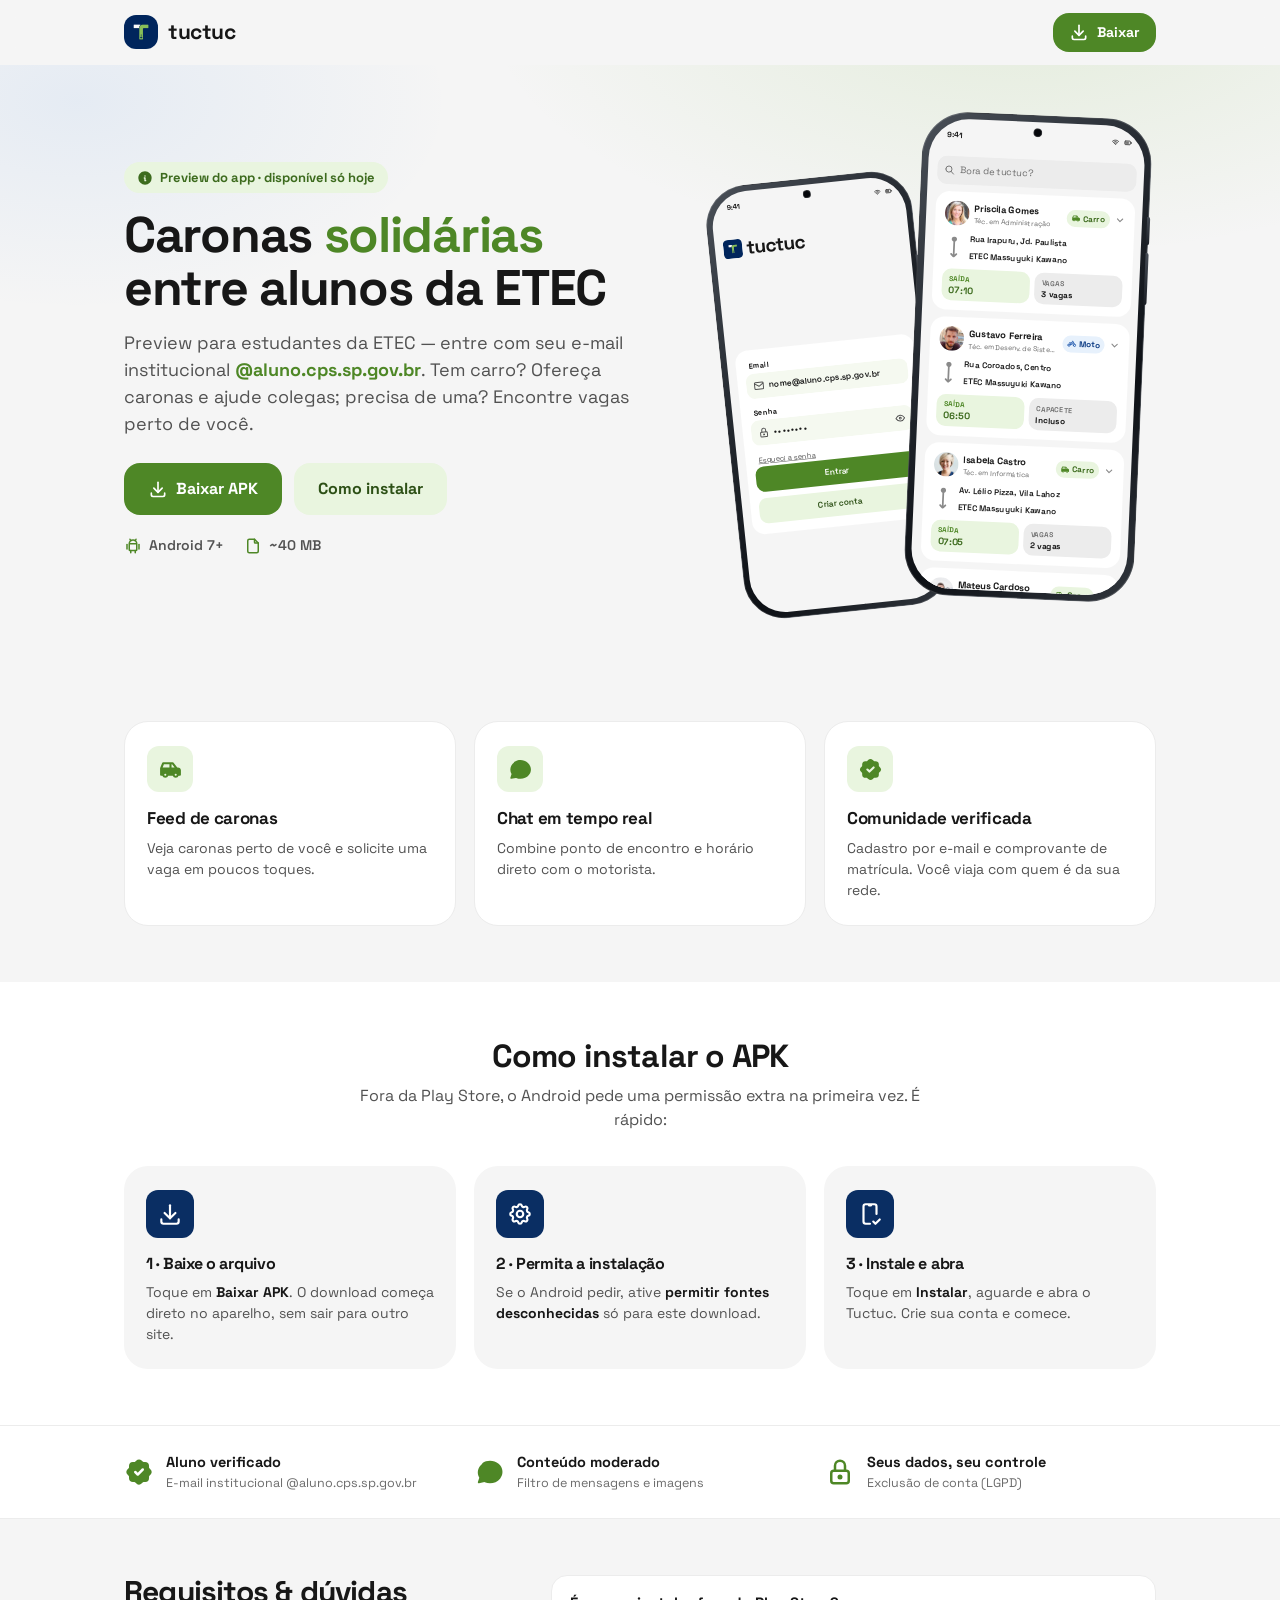
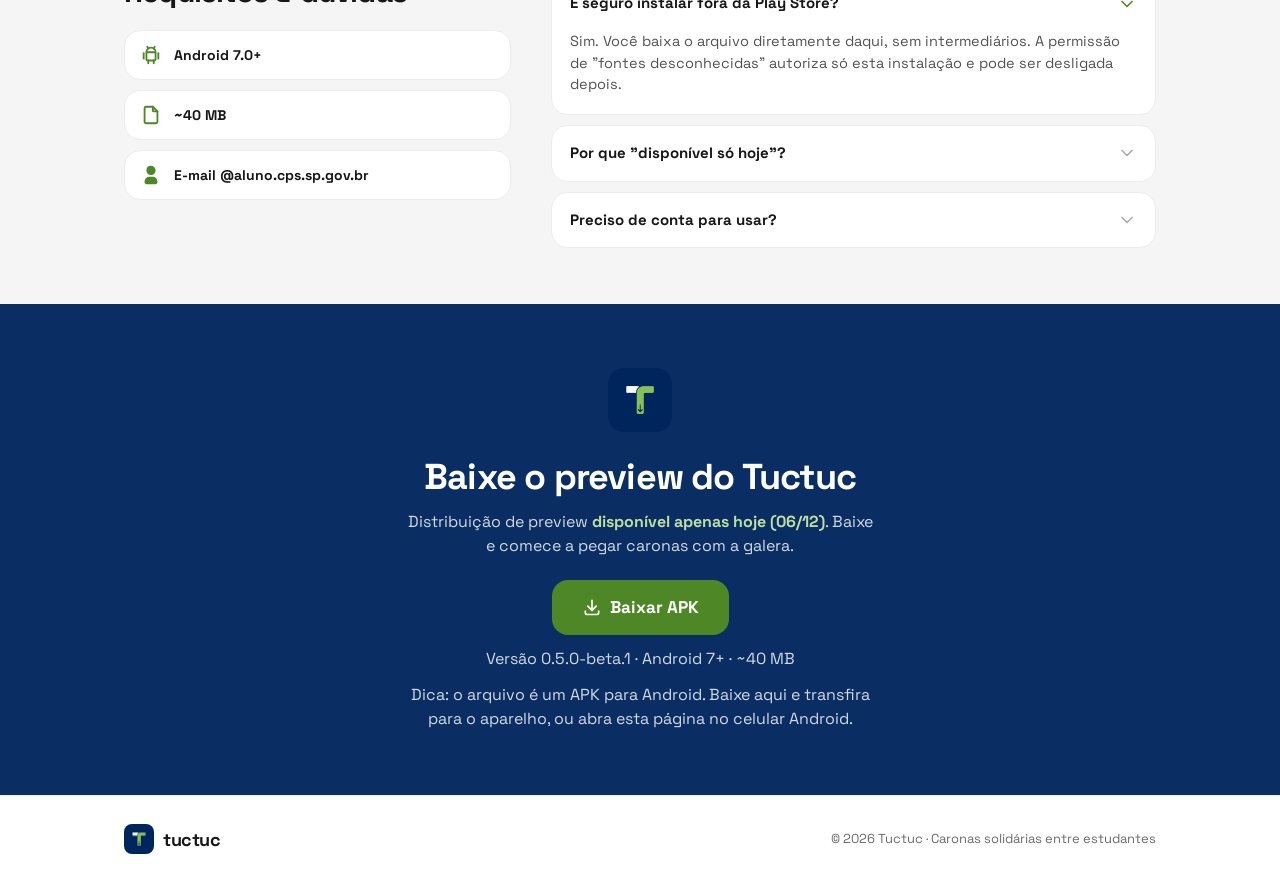
==== index.html @ 80e2bb32 "first commit" ====
<!DOCTYPE html>
<html lang="pt-BR">
<head>
  <meta charset="UTF-8" />
  <meta name="viewport" content="width=device-width, initial-scale=1.0" />
  <title>Tuctuc — Caronas solidárias entre estudantes</title>
  <meta name="description" content="Baixe o preview do Tuctuc: caronas solidárias entre estudantes de escolas técnicas e faculdades. Tem carro? Ofereça caronas. Distribuição em APK para Android." />

  <meta property="og:title" content="Tuctuc — Caronas solidárias entre estudantes" />
  <meta property="og:description" content="Caronas solidárias entre estudantes de técnicas e faculdades. Baixe o preview (APK) para Android." />
  <meta property="og:type" content="website" />
  <meta property="og:image" content="assets/icon.png" />

  <link rel="icon" type="image/png" href="assets/icon.png" />
  <link rel="apple-touch-icon" href="assets/icon.png" />

  <link rel="preconnect" href="https://fonts.googleapis.com" />
  <link rel="preconnect" href="https://fonts.gstatic.com" crossorigin />
  <link href="https://fonts.googleapis.com/css2?family=Space+Grotesk:wght@400;500;600;700&display=swap" rel="stylesheet" />

  <link rel="stylesheet" href="styles.css" />
</head>
<body>

  <!-- ══════════════════════ HEADER ══════════════════════ -->
  <header class="site-header" id="siteHeader">
    <div class="container header-inner">
      <a href="#top" class="brand" aria-label="Tuctuc — início">
        <img src="assets/icon.png" alt="" class="brand-mark" width="34" height="34" />
        <span class="brand-name">tuctuc</span>
      </a>
      <a href="#download" class="btn btn-primary btn-sm" data-scroll>
        <svg class="ic" viewBox="0 0 24 24" aria-hidden="true"><path d="M4 17v2a2 2 0 0 0 2 2h12a2 2 0 0 0 2 -2v-2"/><path d="M7 11l5 5l5 -5"/><path d="M12 4v12"/></svg>
        Baixar
      </a>
    </div>
  </header>

  <main id="top">

    <!-- ══════════════════════ HERO ══════════════════════ -->
    <section class="hero">
      <div class="container hero-grid">
        <div class="hero-copy">
          <span class="eyebrow">
            <svg class="ic ic-fill" viewBox="0 0 24 24" aria-hidden="true"><path d="M12 2c5.523 0 10 4.477 10 10a10 10 0 0 1 -19.995 .324l-.005 -.324l.004 -.28c.148 -5.393 4.566 -9.72 9.996 -9.72zm0 9h-1l-.117 .007a1 1 0 0 0 0 1.986l.117 .007v3l.007 .117a1 1 0 0 0 .876 .876l.117 .007h1l.117 -.007a1 1 0 0 0 .876 -.876l.007 -.117l-.007 -.117a1 1 0 0 0 -.764 -.857l-.112 -.02l-.117 -.006v-3l-.007 -.117a1 1 0 0 0 -.876 -.876l-.117 -.007zm.01 -3l-.127 .007a1 1 0 0 0 0 1.986l.117 .007l.127 -.007a1 1 0 0 0 0 -1.986l-.117 -.007z"/></svg>
            Preview do app · disponível só hoje
          </span>
          <h1 class="hero-title">Caronas <span class="accent">solidárias</span> entre alunos da ETEC</h1>
          <p class="hero-sub">
            Preview para estudantes da ETEC — entre com seu e-mail institucional
            <b>@aluno.cps.sp.gov.br</b>. Tem carro? Ofereça caronas e ajude colegas;
            precisa de uma? Encontre vagas perto de você.
          </p>

          <div class="hero-actions">
            <a href="#download" class="btn btn-primary btn-lg" data-scroll>
              <svg class="ic" viewBox="0 0 24 24" aria-hidden="true"><path d="M4 17v2a2 2 0 0 0 2 2h12a2 2 0 0 0 2 -2v-2"/><path d="M7 11l5 5l5 -5"/><path d="M12 4v12"/></svg>
              Baixar APK
            </a>
            <a href="#instalar" class="btn btn-ghost btn-lg" data-scroll>Como instalar</a>
          </div>

          <ul class="hero-meta" aria-label="Detalhes do download">
            <li>
              <svg class="ic" viewBox="0 0 24 24" aria-hidden="true"><path d="M4 10v6"/><path d="M20 10v6"/><path d="M7 9h10v8a1 1 0 0 1 -1 1h-8a1 1 0 0 1 -1 -1v-8a5 5 0 0 1 10 0"/><path d="M8 3l1 2"/><path d="M16 3l-1 2"/><path d="M9 18v3"/><path d="M15 18v3"/></svg>
              Android 7+
            </li>
            <li>
              <svg class="ic" viewBox="0 0 24 24" aria-hidden="true"><path d="M14 3v4a1 1 0 0 0 1 1h4"/><path d="M17 21h-10a2 2 0 0 1 -2 -2v-14a2 2 0 0 1 2 -2h7l5 5v11a2 2 0 0 1 -2 2z"/></svg>
              <span data-apk-size>~40 MB</span>
            </li>
          </ul>
        </div>

        <!-- Mockups recriados fielmente ao app (HTML/CSS, não são imagens) -->
        <div class="hero-visual" aria-hidden="true">
          <div class="phones">
            <!-- LOGIN -->
            <div class="phone phone-back">
              <div class="phone-camera"></div>
              <div class="phone-screen">
                <div class="app-ui">
                  <div class="sb">
                    <span class="sb-time">9:41</span>
                    <span class="sb-ic">
                      <svg class="ic" viewBox="0 0 24 24"><path d="M3.515 9.515c4.686 -4.687 12.284 -4.687 17 0"/><path d="M6.343 12.343a8 8 0 0 1 11.314 0"/><path d="M9.172 15.172a4 4 0 0 1 5.656 0"/><path d="M12 18l.01 0"/></svg>
                      <svg class="ic" viewBox="0 0 24 24"><path d="M6 7h11a2 2 0 0 1 2 2v6a2 2 0 0 1 -2 2h-11a2 2 0 0 1 -2 -2v-6a2 2 0 0 1 2 -2"/><path d="M22 11v2"/><path d="M7 10v4"/><path d="M10 10v4"/><path d="M13 10v4"/></svg>
                    </span>
                  </div>
                  <div class="ui-login">
                    <div class="app-brand">
                      <img src="assets/icon.png" alt="" width="36" height="36" />
                      <span>tuctuc</span>
                    </div>
                    <div class="login-card">
                      <div class="fi-group">
                        <label class="fi-label">Email</label>
                        <div class="field">
                          <svg class="ic field-ic" viewBox="0 0 24 24"><path d="M3 7a2 2 0 0 1 2 -2h14a2 2 0 0 1 2 2v10a2 2 0 0 1 -2 2h-14a2 2 0 0 1 -2 -2v-10"/><path d="M3 7l9 6l9 -6"/></svg>
                          <span class="field-text">nome@aluno.cps.sp.gov.br</span>
                        </div>
                      </div>
                      <div class="fi-group">
                        <label class="fi-label">Senha</label>
                        <div class="field">
                          <svg class="ic field-ic" viewBox="0 0 24 24"><path d="M5 13a2 2 0 0 1 2 -2h10a2 2 0 0 1 2 2v6a2 2 0 0 1 -2 2h-10a2 2 0 0 1 -2 -2v-6"/><path d="M11 16a1 1 0 1 0 2 0a1 1 0 0 0 -2 0"/><path d="M8 11v-4a4 4 0 1 1 8 0v4"/></svg>
                          <span class="field-text dots">••••••••</span>
                          <svg class="ic field-eye" viewBox="0 0 24 24"><path d="M10 12a2 2 0 1 0 4 0a2 2 0 0 0 -4 0"/><path d="M21 12c-2.4 4 -5.4 6 -9 6c-3.6 0 -6.6 -2 -9 -6c2.4 -4 5.4 -6 9 -6c3.6 0 6.6 2 9 6"/></svg>
                        </div>
                      </div>
                      <span class="login-forgot">Esqueci a senha</span>
                      <div class="login-actions">
                        <div class="btn-fake btn-fake-primary">Entrar</div>
                        <div class="btn-fake btn-fake-secondary">Criar conta</div>
                      </div>
                    </div>
                    <span class="login-terms">Termos e condições</span>
                  </div>
                </div>
              </div>
            </div>

            <!-- FEED DE CARONAS -->
            <div class="phone phone-front">
              <div class="phone-camera"></div>
              <div class="phone-screen">
                <div class="app-ui">
                  <div class="sb">
                    <span class="sb-time">9:41</span>
                    <span class="sb-ic">
                      <svg class="ic" viewBox="0 0 24 24"><path d="M3.515 9.515c4.686 -4.687 12.284 -4.687 17 0"/><path d="M6.343 12.343a8 8 0 0 1 11.314 0"/><path d="M9.172 15.172a4 4 0 0 1 5.656 0"/><path d="M12 18l.01 0"/></svg>
                      <svg class="ic" viewBox="0 0 24 24"><path d="M6 7h11a2 2 0 0 1 2 2v6a2 2 0 0 1 -2 2h-11a2 2 0 0 1 -2 -2v-6a2 2 0 0 1 2 -2"/><path d="M22 11v2"/><path d="M7 10v4"/><path d="M10 10v4"/><path d="M13 10v4"/></svg>
                    </span>
                  </div>
                  <div class="ui-screen">
                    <div class="feed-search">
                      <svg class="ic" viewBox="0 0 24 24"><path d="M3 10a7 7 0 1 0 14 0a7 7 0 1 0 -14 0"/><path d="M21 21l-6 -6"/></svg>
                      <span>Bora de tuctuc?</span>
                    </div>

                    <article class="ride-card">
                      <div class="ride-head">
                        <img class="avatar" src="assets/avatars/priscila.jpg" alt="" />
                        <div class="ride-driver">
                          <strong>Priscila Gomes</strong>
                          <span>Téc. em Administração</span>
                        </div>
                        <div class="right-cluster">
                          <span class="badge badge-green">
                            <svg class="ic ic-fill" viewBox="0 0 24 24"><path d="M14 5a1 1 0 0 1 .694 .28l.087 .095l3.699 4.625h.52a3 3 0 0 1 2.995 2.824l.005 .176v4a1 1 0 0 1 -1 1h-1.171a3.001 3.001 0 0 1 -5.658 0h-4.342a3.001 3.001 0 0 1 -5.658 0h-1.171a1 1 0 0 1 -1 -1v-6l.007 -.117l.008 -.056l.017 -.078l.012 -.036l.014 -.05l2.014 -5.034a1 1 0 0 1 .928 -.629zm-7 11a1 1 0 1 0 0 2a1 1 0 0 0 0 -2m10 0a1 1 0 1 0 0 2a1 1 0 0 0 0 -2m-6 -9h-5.324l-1.2 3h6.524zm2.52 0h-.52v3h2.92z"/></svg>
                            Carro
                          </span>
                          <span class="ride-chevron"><svg class="ic" viewBox="0 0 24 24"><path d="M6 9l6 6l6 -6"/></svg></span>
                        </div>
                      </div>
                      <div class="ride-route">
                        <svg class="ic ic-fill route-ic" viewBox="0 0 24 24"><path d="M12.0132 4.39457e-07C12.7212 -0.000382589 13.4065 0.249629 13.9479 0.705815C14.4893 1.162 14.8519 1.79496 14.9716 2.49274C15.0913 3.19052 14.9604 3.90816 14.602 4.51871C14.2436 5.12926 13.6808 5.59339 13.0132 5.829L12.9941 20.584L14.2871 19.293C14.4593 19.1208 14.6884 19.0174 14.9314 19.0021C15.1744 18.9868 15.4147 19.0607 15.6071 19.21L15.7011 19.293C15.8885 19.4805 15.9938 19.7348 15.9938 20C15.9938 20.2652 15.8885 20.5195 15.7011 20.707L12.7011 23.707C12.6662 23.7421 12.6287 23.7745 12.5891 23.804L12.4791 23.875L12.3651 23.929L12.2601 23.964L12.1111 23.994L11.9941 24L11.9191 23.997L11.7931 23.98L11.6821 23.95L11.5711 23.906L11.4731 23.854L11.3771 23.787L11.2871 23.707L8.28706 20.707C8.1049 20.5184 8.00411 20.2658 8.00639 20.0036C8.00866 19.7414 8.11383 19.4906 8.29924 19.3052C8.48465 19.1198 8.73546 19.0146 8.99766 19.0123C9.25986 19.01 9.51246 19.1108 9.70106 19.293L10.9941 20.586L11.0132 5.829C10.3468 5.59235 9.78529 5.12795 9.42787 4.51771C9.07044 3.90746 8.94001 3.1906 9.05959 2.49357C9.17917 1.79654 9.54108 1.16414 10.0815 0.707922C10.6218 0.251705 11.306 0.000988187 12.0132 4.39457e-07Z"/></svg>
                        <div class="ride-route-text">
                          <span>Rua Irapuru, Jd. Paulista</span>
                          <span>ETEC Massuyuki Kawano</span>
                        </div>
                      </div>
                      <div class="ride-meta">
                        <div class="chip chip-green"><small>SAÍDA</small><b>07:10</b></div>
                        <div class="chip chip-gray"><small>VAGAS</small><b>3 vagas</b></div>
                      </div>
                    </article>

                    <article class="ride-card">
                      <div class="ride-head">
                        <img class="avatar" src="assets/avatars/gustavo.jpg" alt="" />
                        <div class="ride-driver">
                          <strong>Gustavo Ferreira</strong>
                          <span>Téc. em Desenv. de Sistemas</span>
                        </div>
                        <div class="right-cluster">
                          <span class="badge badge-blue">
                            <svg class="ic" viewBox="0 0 24 24"><path d="M2 16a3 3 0 1 0 6 0a3 3 0 1 0 -6 0"/><path d="M16 16a3 3 0 1 0 6 0a3 3 0 1 0 -6 0"/><path d="M7.5 14h5l4 -4h-10.5m1.5 4l4 -4"/><path d="M13 6h2l1.5 3l2 4"/></svg>
                            Moto
                          </span>
                          <span class="ride-chevron"><svg class="ic" viewBox="0 0 24 24"><path d="M6 9l6 6l6 -6"/></svg></span>
                        </div>
                      </div>
                      <div class="ride-route">
                        <svg class="ic ic-fill route-ic" viewBox="0 0 24 24"><path d="M12.0132 4.39457e-07C12.7212 -0.000382589 13.4065 0.249629 13.9479 0.705815C14.4893 1.162 14.8519 1.79496 14.9716 2.49274C15.0913 3.19052 14.9604 3.90816 14.602 4.51871C14.2436 5.12926 13.6808 5.59339 13.0132 5.829L12.9941 20.584L14.2871 19.293C14.4593 19.1208 14.6884 19.0174 14.9314 19.0021C15.1744 18.9868 15.4147 19.0607 15.6071 19.21L15.7011 19.293C15.8885 19.4805 15.9938 19.7348 15.9938 20C15.9938 20.2652 15.8885 20.5195 15.7011 20.707L12.7011 23.707C12.6662 23.7421 12.6287 23.7745 12.5891 23.804L12.4791 23.875L12.3651 23.929L12.2601 23.964L12.1111 23.994L11.9941 24L11.9191 23.997L11.7931 23.98L11.6821 23.95L11.5711 23.906L11.4731 23.854L11.3771 23.787L11.2871 23.707L8.28706 20.707C8.1049 20.5184 8.00411 20.2658 8.00639 20.0036C8.00866 19.7414 8.11383 19.4906 8.29924 19.3052C8.48465 19.1198 8.73546 19.0146 8.99766 19.0123C9.25986 19.01 9.51246 19.1108 9.70106 19.293L10.9941 20.586L11.0132 5.829C10.3468 5.59235 9.78529 5.12795 9.42787 4.51771C9.07044 3.90746 8.94001 3.1906 9.05959 2.49357C9.17917 1.79654 9.54108 1.16414 10.0815 0.707922C10.6218 0.251705 11.306 0.000988187 12.0132 4.39457e-07Z"/></svg>
                        <div class="ride-route-text">
                          <span>Rua Coroados, Centro</span>
                          <span>ETEC Massuyuki Kawano</span>
                        </div>
                      </div>
                      <div class="ride-meta">
                        <div class="chip chip-green"><small>SAÍDA</small><b>06:50</b></div>
                        <div class="chip chip-gray"><small>CAPACETE</small><b>Incluso</b></div>
                      </div>
                    </article>

                    <article class="ride-card">
                      <div class="ride-head">
                        <img class="avatar" src="assets/avatars/isabela.jpg" alt="" />
                        <div class="ride-driver">
                          <strong>Isabela Castro</strong>
                          <span>Téc. em Informática</span>
                        </div>
                        <div class="right-cluster">
                          <span class="badge badge-green">
                            <svg class="ic ic-fill" viewBox="0 0 24 24"><path d="M14 5a1 1 0 0 1 .694 .28l.087 .095l3.699 4.625h.52a3 3 0 0 1 2.995 2.824l.005 .176v4a1 1 0 0 1 -1 1h-1.171a3.001 3.001 0 0 1 -5.658 0h-4.342a3.001 3.001 0 0 1 -5.658 0h-1.171a1 1 0 0 1 -1 -1v-6l.007 -.117l.008 -.056l.017 -.078l.012 -.036l.014 -.05l2.014 -5.034a1 1 0 0 1 .928 -.629zm-7 11a1 1 0 1 0 0 2a1 1 0 0 0 0 -2m10 0a1 1 0 1 0 0 2a1 1 0 0 0 0 -2m-6 -9h-5.324l-1.2 3h6.524zm2.52 0h-.52v3h2.92z"/></svg>
                            Carro
                          </span>
                          <span class="ride-chevron"><svg class="ic" viewBox="0 0 24 24"><path d="M6 9l6 6l6 -6"/></svg></span>
                        </div>
                      </div>
                      <div class="ride-route">
                        <svg class="ic ic-fill route-ic" viewBox="0 0 24 24"><path d="M12.0132 4.39457e-07C12.7212 -0.000382589 13.4065 0.249629 13.9479 0.705815C14.4893 1.162 14.8519 1.79496 14.9716 2.49274C15.0913 3.19052 14.9604 3.90816 14.602 4.51871C14.2436 5.12926 13.6808 5.59339 13.0132 5.829L12.9941 20.584L14.2871 19.293C14.4593 19.1208 14.6884 19.0174 14.9314 19.0021C15.1744 18.9868 15.4147 19.0607 15.6071 19.21L15.7011 19.293C15.8885 19.4805 15.9938 19.7348 15.9938 20C15.9938 20.2652 15.8885 20.5195 15.7011 20.707L12.7011 23.707C12.6662 23.7421 12.6287 23.7745 12.5891 23.804L12.4791 23.875L12.3651 23.929L12.2601 23.964L12.1111 23.994L11.9941 24L11.9191 23.997L11.7931 23.98L11.6821 23.95L11.5711 23.906L11.4731 23.854L11.3771 23.787L11.2871 23.707L8.28706 20.707C8.1049 20.5184 8.00411 20.2658 8.00639 20.0036C8.00866 19.7414 8.11383 19.4906 8.29924 19.3052C8.48465 19.1198 8.73546 19.0146 8.99766 19.0123C9.25986 19.01 9.51246 19.1108 9.70106 19.293L10.9941 20.586L11.0132 5.829C10.3468 5.59235 9.78529 5.12795 9.42787 4.51771C9.07044 3.90746 8.94001 3.1906 9.05959 2.49357C9.17917 1.79654 9.54108 1.16414 10.0815 0.707922C10.6218 0.251705 11.306 0.000988187 12.0132 4.39457e-07Z"/></svg>
                        <div class="ride-route-text">
                          <span>Av. Lélio Pizza, Vila Lahoz</span>
                          <span>ETEC Massuyuki Kawano</span>
                        </div>
                      </div>
                      <div class="ride-meta">
                        <div class="chip chip-green"><small>SAÍDA</small><b>07:05</b></div>
                        <div class="chip chip-gray"><small>VAGAS</small><b>2 vagas</b></div>
                      </div>
                    </article>

                    <article class="ride-card">
                      <div class="ride-head">
                        <img class="avatar" src="assets/avatars/mateus.jpg" alt="" />
                        <div class="ride-driver">
                          <strong>Mateus Cardoso</strong>
                          <span>Téc. em Administração</span>
                        </div>
                        <div class="right-cluster">
                          <span class="badge badge-green">
                            <svg class="ic ic-fill" viewBox="0 0 24 24"><path d="M14 5a1 1 0 0 1 .694 .28l.087 .095l3.699 4.625h.52a3 3 0 0 1 2.995 2.824l.005 .176v4a1 1 0 0 1 -1 1h-1.171a3.001 3.001 0 0 1 -5.658 0h-4.342a3.001 3.001 0 0 1 -5.658 0h-1.171a1 1 0 0 1 -1 -1v-6l.007 -.117l.008 -.056l.017 -.078l.012 -.036l.014 -.05l2.014 -5.034a1 1 0 0 1 .928 -.629zm-7 11a1 1 0 1 0 0 2a1 1 0 0 0 0 -2m10 0a1 1 0 1 0 0 2a1 1 0 0 0 0 -2m-6 -9h-5.324l-1.2 3h6.524zm2.52 0h-.52v3h2.92z"/></svg>
                            Carro
                          </span>
                          <span class="ride-chevron"><svg class="ic" viewBox="0 0 24 24"><path d="M6 9l6 6l6 -6"/></svg></span>
                        </div>
                      </div>
                      <div class="ride-route">
                        <svg class="ic ic-fill route-ic" viewBox="0 0 24 24"><path d="M12.0132 4.39457e-07C12.7212 -0.000382589 13.4065 0.249629 13.9479 0.705815C14.4893 1.162 14.8519 1.79496 14.9716 2.49274C15.0913 3.19052 14.9604 3.90816 14.602 4.51871C14.2436 5.12926 13.6808 5.59339 13.0132 5.829L12.9941 20.584L14.2871 19.293C14.4593 19.1208 14.6884 19.0174 14.9314 19.0021C15.1744 18.9868 15.4147 19.0607 15.6071 19.21L15.7011 19.293C15.8885 19.4805 15.9938 19.7348 15.9938 20C15.9938 20.2652 15.8885 20.5195 15.7011 20.707L12.7011 23.707C12.6662 23.7421 12.6287 23.7745 12.5891 23.804L12.4791 23.875L12.3651 23.929L12.2601 23.964L12.1111 23.994L11.9941 24L11.9191 23.997L11.7931 23.98L11.6821 23.95L11.5711 23.906L11.4731 23.854L11.3771 23.787L11.2871 23.707L8.28706 20.707C8.1049 20.5184 8.00411 20.2658 8.00639 20.0036C8.00866 19.7414 8.11383 19.4906 8.29924 19.3052C8.48465 19.1198 8.73546 19.0146 8.99766 19.0123C9.25986 19.01 9.51246 19.1108 9.70106 19.293L10.9941 20.586L11.0132 5.829C10.3468 5.59235 9.78529 5.12795 9.42787 4.51771C9.07044 3.90746 8.94001 3.1906 9.05959 2.49357C9.17917 1.79654 9.54108 1.16414 10.0815 0.707922C10.6218 0.251705 11.306 0.000988187 12.0132 4.39457e-07Z"/></svg>
                        <div class="ride-route-text">
                          <span>Rua Caingangs, Centro</span>
                          <span>ETEC Massuyuki Kawano</span>
                        </div>
                      </div>
                      <div class="ride-meta">
                        <div class="chip chip-green"><small>SAÍDA</small><b>07:00</b></div>
                        <div class="chip chip-gray"><small>VAGAS</small><b>2 vagas</b></div>
                      </div>
                    </article>
                  </div>
                </div>
              </div>
            </div>
          </div>
        </div>
      </div>
    </section>

    <!-- ══════════════════════ RECURSOS ══════════════════════ -->
    <section class="section" id="recursos">
      <div class="container">
        <div class="features">
          <div class="feature">
            <span class="feature-ic">
              <svg class="ic ic-fill" viewBox="0 0 24 24"><path d="M14 5a1 1 0 0 1 .694 .28l.087 .095l3.699 4.625h.52a3 3 0 0 1 2.995 2.824l.005 .176v4a1 1 0 0 1 -1 1h-1.171a3.001 3.001 0 0 1 -5.658 0h-4.342a3.001 3.001 0 0 1 -5.658 0h-1.171a1 1 0 0 1 -1 -1v-6l.007 -.117l.008 -.056l.017 -.078l.012 -.036l.014 -.05l2.014 -5.034a1 1 0 0 1 .928 -.629zm-7 11a1 1 0 1 0 0 2a1 1 0 0 0 0 -2m10 0a1 1 0 1 0 0 2a1 1 0 0 0 0 -2m-6 -9h-5.324l-1.2 3h6.524zm2.52 0h-.52v3h2.92z"/></svg>
            </span>
            <h3>Feed de caronas</h3>
            <p>Veja caronas perto de você e solicite uma vaga em poucos toques.</p>
          </div>
          <div class="feature">
            <span class="feature-ic">
              <svg class="ic ic-fill" viewBox="0 0 24 24"><path d="M5.821 4.91c3.899 -2.765 9.468 -2.539 13.073 .535c3.667 3.129 4.168 8.238 1.152 11.898c-2.841 3.447 -7.965 4.583 -12.231 2.805l-.233 -.101l-4.374 .931l-.04 .006l-.035 .007l-.033 .004l-.021 -.001l-.033 -.003l-.022 -.004l-.022 -.002l-.035 -.007l-.034 -.005l-.024 -.005l-.049 -.016l-.024 -.005l-.022 -.007l-.045 -.02l-.03 -.012l-.014 -.006l-.031 -.018l-.045 -.024l-.037 -.026l-.04 -.027l-.013 -.009l-.043 -.04l-.025 -.02l-.056 -.062l-.013 -.014l-.039 -.056l-.014 -.019l-.042 -.073l-.007 -.012l-.014 -.038l-.02 -.042l-.004 -.016l-.017 -.061l-.007 -.018l-.005 -.019l-.005 -.033l-.008 -.042l-.002 -.031v-.016l-.004 -.054l.001 -.036l.002 -.053l.004 -.025l.008 -.035l.005 -.034l.004 -.02l.018 -.06l1.15 -3.45l-.022 -.037c-2.21 -3.747 -1.209 -8.391 2.413 -11.119z"/></svg>
            </span>
            <h3>Chat em tempo real</h3>
            <p>Combine ponto de encontro e horário direto com o motorista.</p>
          </div>
          <div class="feature">
            <span class="feature-ic">
              <svg class="ic ic-fill" viewBox="0 0 24 24"><path d="M12.01 2.011a3.2 3.2 0 0 1 2.113 .797l.154 .145l.698 .698a1.2 1.2 0 0 0 .71 .341l.135 .008h1a3.2 3.2 0 0 1 3.195 3.018l.005 .182v1c0 .27 .092 .533 .258 .743l.09 .1l.697 .698a3.2 3.2 0 0 1 .147 4.382l-.145 .154l-.698 .698a1.2 1.2 0 0 0 -.341 .71l-.008 .135v1a3.2 3.2 0 0 1 -3.018 3.195l-.182 .005h-1a1.2 1.2 0 0 0 -.743 .258l-.1 .09l-.698 .697a3.2 3.2 0 0 1 -4.382 .147l-.154 -.145l-.698 -.698a1.2 1.2 0 0 0 -.71 -.341l-.135 -.008h-1a3.2 3.2 0 0 1 -3.195 -3.018l-.005 -.182v-1a1.2 1.2 0 0 0 -.258 -.743l-.09 -.1l-.697 -.698a3.2 3.2 0 0 1 -.147 -4.382l.145 -.154l.698 -.698a1.2 1.2 0 0 0 .341 -.71l.008 -.135v-1l.005 -.182a3.2 3.2 0 0 1 3.013 -3.013l.182 -.005h1a1.2 1.2 0 0 0 .743 -.258l.1 -.09l.698 -.697a3.2 3.2 0 0 1 2.269 -.944zm3.697 7.282a1 1 0 0 0 -1.414 0l-3.293 3.292l-1.293 -1.292l-.094 -.083a1 1 0 0 0 -1.32 1.497l2 2l.094 .083a1 1 0 0 0 1.32 -.083l4 -4l.083 -.094a1 1 0 0 0 -.083 -1.32z"/></svg>
            </span>
            <h3>Comunidade verificada</h3>
            <p>Cadastro por e-mail e comprovante de matrícula. Você viaja com quem é da sua rede.</p>
          </div>
        </div>
      </div>
    </section>

    <!-- ══════════════════════ COMO INSTALAR ══════════════════════ -->
    <section class="section section-alt" id="instalar">
      <div class="container">
        <div class="section-head">
          <h2>Como instalar o APK</h2>
          <p>Fora da Play Store, o Android pede uma permissão extra na primeira vez. É rápido:</p>
        </div>
        <ol class="steps">
          <li class="step">
            <span class="step-ic">
              <svg class="ic" viewBox="0 0 24 24"><path d="M4 17v2a2 2 0 0 0 2 2h12a2 2 0 0 0 2 -2v-2"/><path d="M7 11l5 5l5 -5"/><path d="M12 4v12"/></svg>
            </span>
            <h3>1 · Baixe o arquivo</h3>
            <p>Toque em <b>Baixar APK</b>. O download começa direto no aparelho, sem sair para outro site.</p>
          </li>
          <li class="step">
            <span class="step-ic">
              <svg class="ic" viewBox="0 0 24 24"><path d="M10.325 4.317c.426 -1.756 2.924 -1.756 3.35 0a1.724 1.724 0 0 0 2.573 1.066c1.543 -.94 3.31 .826 2.37 2.37a1.724 1.724 0 0 0 1.065 2.572c1.756 .426 1.756 2.924 0 3.35a1.724 1.724 0 0 0 -1.066 2.573c.94 1.543 -.826 3.31 -2.37 2.37a1.724 1.724 0 0 0 -2.572 1.065c-.426 1.756 -2.924 1.756 -3.35 0a1.724 1.724 0 0 0 -2.573 -1.066c-1.543 .94 -3.31 -.826 -2.37 -2.37a1.724 1.724 0 0 0 -1.065 -2.572c-1.756 -.426 -1.756 -2.924 0 -3.35a1.724 1.724 0 0 0 1.066 -2.573c-.94 -1.543 .826 -3.31 2.37 -2.37c1 .608 2.296 .07 2.572 -1.065z"/><path d="M9 12a3 3 0 1 0 6 0a3 3 0 0 0 -6 0"/></svg>
            </span>
            <h3>2 · Permita a instalação</h3>
            <p>Se o Android pedir, ative <b>permitir fontes desconhecidas</b> só para este download.</p>
          </li>
          <li class="step">
            <span class="step-ic">
              <svg class="ic" viewBox="0 0 24 24"><path d="M12 21h-4a2 2 0 0 1 -2 -2v-14a2 2 0 0 1 2 -2h8a2 2 0 0 1 2 2v7"/><path d="M11 4h2"/><path d="M15 19l2 2l4 -4"/></svg>
            </span>
            <h3>3 · Instale e abra</h3>
            <p>Toque em <b>Instalar</b>, aguarde e abra o Tuctuc. Crie sua conta e comece.</p>
          </li>
        </ol>
      </div>
    </section>

    <!-- ══════════════════════ SEGURANÇA (faixa compacta) ══════════════════════ -->
    <section class="section-trust" id="seguranca">
      <div class="container trust-row">
        <div class="trust-item">
          <svg class="ic ic-fill" viewBox="0 0 24 24"><path d="M12.01 2.011a3.2 3.2 0 0 1 2.113 .797l.154 .145l.698 .698a1.2 1.2 0 0 0 .71 .341l.135 .008h1a3.2 3.2 0 0 1 3.195 3.018l.005 .182v1c0 .27 .092 .533 .258 .743l.09 .1l.697 .698a3.2 3.2 0 0 1 .147 4.382l-.145 .154l-.698 .698a1.2 1.2 0 0 0 -.341 .71l-.008 .135v1a3.2 3.2 0 0 1 -3.018 3.195l-.182 .005h-1a1.2 1.2 0 0 0 -.743 .258l-.1 .09l-.698 .697a3.2 3.2 0 0 1 -4.382 .147l-.154 -.145l-.698 -.698a1.2 1.2 0 0 0 -.71 -.341l-.135 -.008h-1a3.2 3.2 0 0 1 -3.195 -3.018l-.005 -.182v-1a1.2 1.2 0 0 0 -.258 -.743l-.09 -.1l-.697 -.698a3.2 3.2 0 0 1 -.147 -4.382l.145 -.154l.698 -.698a1.2 1.2 0 0 0 .341 -.71l.008 -.135v-1l.005 -.182a3.2 3.2 0 0 1 3.013 -3.013l.182 -.005h1a1.2 1.2 0 0 0 .743 -.258l.1 -.09l.698 -.697a3.2 3.2 0 0 1 2.269 -.944zm3.697 7.282a1 1 0 0 0 -1.414 0l-3.293 3.292l-1.293 -1.292l-.094 -.083a1 1 0 0 0 -1.32 1.497l2 2l.094 .083a1 1 0 0 0 1.32 -.083l4 -4l.083 -.094a1 1 0 0 0 -.083 -1.32z"/></svg>
          <div><b>Aluno verificado</b><span>E-mail institucional @aluno.cps.sp.gov.br</span></div>
        </div>
        <div class="trust-item">
          <svg class="ic ic-fill" viewBox="0 0 24 24"><path d="M5.821 4.91c3.899 -2.765 9.468 -2.539 13.073 .535c3.667 3.129 4.168 8.238 1.152 11.898c-2.841 3.447 -7.965 4.583 -12.231 2.805l-.233 -.101l-4.374 .931a.797 .797 0 0 1 -.919 -.938l1.15 -3.45l-.022 -.037c-2.21 -3.747 -1.209 -8.391 2.413 -11.119z"/></svg>
          <div><b>Conteúdo moderado</b><span>Filtro de mensagens e imagens</span></div>
        </div>
        <div class="trust-item">
          <svg class="ic" viewBox="0 0 24 24"><path d="M5 13a2 2 0 0 1 2 -2h10a2 2 0 0 1 2 2v6a2 2 0 0 1 -2 2h-10a2 2 0 0 1 -2 -2v-6"/><path d="M11 16a1 1 0 1 0 2 0a1 1 0 0 0 -2 0"/><path d="M8 11v-4a4 4 0 1 1 8 0v4"/></svg>
          <div><b>Seus dados, seu controle</b><span>Exclusão de conta (LGPD)</span></div>
        </div>
      </div>
    </section>

    <!-- ══════════════════════ FAQ + REQUISITOS ══════════════════════ -->
    <section class="section" id="faq">
      <div class="container faq-grid">
        <div class="faq-side">
          <h2>Requisitos &amp; dúvidas</h2>
          <ul class="req-list">
            <li>
              <svg class="ic" viewBox="0 0 24 24"><path d="M4 10v6"/><path d="M20 10v6"/><path d="M7 9h10v8a1 1 0 0 1 -1 1h-8a1 1 0 0 1 -1 -1v-8a5 5 0 0 1 10 0"/><path d="M8 3l1 2"/><path d="M16 3l-1 2"/><path d="M9 18v3"/><path d="M15 18v3"/></svg>
              <div><b>Android 7.0+</b></div>
            </li>
            <li>
              <svg class="ic" viewBox="0 0 24 24"><path d="M14 3v4a1 1 0 0 0 1 1h4"/><path d="M17 21h-10a2 2 0 0 1 -2 -2v-14a2 2 0 0 1 2 -2h7l5 5v11a2 2 0 0 1 -2 2z"/></svg>
              <div><b><span data-apk-size>~40 MB</span></b></div>
            </li>
            <li>
              <svg class="ic ic-fill" viewBox="0 0 24 24"><path d="M12 2a5 5 0 1 1 -5 5l.005 -.217a5 5 0 0 1 4.995 -4.783z"/><path d="M14 14a5 5 0 0 1 5 5v1a2 2 0 0 1 -2 2h-10a2 2 0 0 1 -2 -2v-1a5 5 0 0 1 5 -5h4z"/></svg>
              <div><b>E-mail @aluno.cps.sp.gov.br</b></div>
            </li>
          </ul>
        </div>

        <div class="faq-list">
          <details class="faq-item" open>
            <summary>É seguro instalar fora da Play Store?<svg class="ic chev" viewBox="0 0 24 24"><path d="M6 9l6 6l6 -6"/></svg></summary>
            <p>Sim. Você baixa o arquivo diretamente daqui, sem intermediários. A permissão de "fontes desconhecidas" autoriza só esta instalação e pode ser desligada depois.</p>
          </details>
          <details class="faq-item">
            <summary>Por que "disponível só hoje"?<svg class="ic chev" viewBox="0 0 24 24"><path d="M6 9l6 6l6 -6"/></svg></summary>
            <p>Esta é uma distribuição de <b>preview</b> para avaliação, publicada apenas por hoje. Novas versões serão disponibilizadas em outras datas.</p>
          </details>
          <details class="faq-item">
            <summary>Preciso de conta para usar?<svg class="ic chev" viewBox="0 0 24 24"><path d="M6 9l6 6l6 -6"/></svg></summary>
            <p>Sim. Use seu <b>e-mail institucional da ETEC</b> (<b>@aluno.cps.sp.gov.br</b>) para criar a conta — é assim que confirmamos que você é aluno e mantemos a comunidade segura.</p>
          </details>
        </div>
      </div>
    </section>

    <!-- ══════════════════════ CTA FINAL / DOWNLOAD ══════════════════════ -->
    <section class="download-cta" id="download">
      <div class="container download-inner">
        <img src="assets/icon.png" alt="" class="download-icon" width="64" height="64" />
        <h2>Baixe o preview do Tuctuc</h2>
        <p>Distribuição de preview <b>disponível apenas hoje<span data-today></span></b>. Baixe e comece a pegar caronas com a galera.</p>
        <a href="./tuctuc.apk" download="Tuctuc.apk" class="btn btn-primary btn-lg btn-download" id="downloadBtn">
          <svg class="ic" viewBox="0 0 24 24" aria-hidden="true"><path d="M4 17v2a2 2 0 0 0 2 2h12a2 2 0 0 0 2 -2v-2"/><path d="M7 11l5 5l5 -5"/><path d="M12 4v12"/></svg>
          Baixar APK
        </a>
        <p class="download-meta"><span data-apk-version>Versão 0.5.0-beta.1</span> · Android 7+ · <span data-apk-size>~40 MB</span></p>
        <p class="download-note" id="downloadHint" hidden></p>
      </div>
    </section>
  </main>

  <!-- ══════════════════════ FOOTER ══════════════════════ -->
  <footer class="site-footer">
    <div class="container footer-inner">
      <div class="footer-brand">
        <img src="assets/icon.png" alt="" width="30" height="30" />
        <span class="brand-name">tuctuc</span>
      </div>
      <p class="footer-copy">© <span id="year"></span> Tuctuc · Caronas solidárias entre estudantes</p>
    </div>
  </footer>

  <script src="script.js"></script>
</body>
</html>
---- styles.css ----
/* ═══════════════════════════════════════════════════════════════
   Tuctuc — Landing page
   Tokens espelhados de theme.js (tema claro).
   Sem sombras. Sem hover com translate/scale. Design flat como o app.
   Raios: apenas a escala do app → sm 4 · md 8 · lg 12 · xl 16 · 2xl 24 · full
   ═══════════════════════════════════════════════════════════════ */
:root {
  /* Verde (primária) */
  --green-50:  #F5F9F0;
  --green-100: #E9F5DF;
  --green-200: #D4ECBF;
  --green-300: #BDE09F;
  --green-500: #89BF58;
  --green-600: #6AA33C;
  --green-700: #4E8726;
  --green-800: #3D6B1E;
  --green-900: #2D5016;
  /* Azul (marca / moto) */
  --blue-100: #E7F1FC;
  --blue-700: #134FA8;
  --blue-800: #0E3D85;
  --navy:     #0A2E63;
  /* Neutros */
  --neutral-0:   #FFFFFF;
  --neutral-65:  #F5F5F5;
  --neutral-100: #ECECEC;
  --neutral-200: #D4D4D4;
  --neutral-300: #ABABAB;
  --neutral-400: #8A8A8A;
  --neutral-500: #6B6B6B;
  --neutral-600: #525252;
  --neutral-800: #262626;
  --neutral-900: #171717;

  --surface-page: var(--neutral-65);
  --surface-card: var(--neutral-0);
  --text-primary: var(--neutral-900);
  --text-secondary: var(--neutral-600);
  --text-tertiary: var(--neutral-500);

  /* Raios — escala exata do theme.js */
  --r-sm: 4px;
  --r-md: 8px;
  --r-lg: 12px;
  --r-xl: 16px;
  --r-2xl: 24px;
  --r-full: 9999px;

  --font: "Space Grotesk", -apple-system, BlinkMacSystemFont, "Segoe UI", Roboto, Helvetica, Arial, sans-serif;
  --maxw: 1080px;
}

* { box-sizing: border-box; margin: 0; padding: 0; }

html { scroll-behavior: smooth; scroll-padding-top: 80px; }

body {
  font-family: var(--font);
  color: var(--text-primary);
  background: var(--surface-page);
  line-height: 1.5;
  -webkit-font-smoothing: antialiased;
  text-rendering: optimizeLegibility;
}

.container { width: 100%; max-width: var(--maxw); margin: 0 auto; padding: 0 24px; }

.ic { width: 20px; height: 20px; fill: none; stroke: currentColor; stroke-width: 2;
      stroke-linecap: round; stroke-linejoin: round; flex-shrink: 0; }
.ic-fill { fill: currentColor; stroke: none; }

/* ─────────────────────── Botões ─────────────────────── */
.btn {
  display: inline-flex; align-items: center; justify-content: center; gap: 8px;
  font-family: var(--font); font-weight: 700; text-decoration: none;
  border: none; border-radius: var(--r-xl); cursor: pointer;
  transition: background-color .15s ease;
}
.btn .ic { width: 20px; height: 20px; }
.btn-sm { padding: 9px 16px; font-size: 14px; }
.btn-lg { padding: 14px 24px; font-size: 16px; }
.btn-primary { background: var(--green-700); color: #fff; }
.btn-primary:hover { background: var(--green-800); }
.btn-ghost { background: var(--green-100); color: var(--green-900); }
.btn-ghost:hover { background: var(--green-200); }

/* ─────────────────────── Header ─────────────────────── */
.site-header {
  position: sticky; top: 0; z-index: 50;
  background: rgba(245,245,245,.9);
  backdrop-filter: saturate(180%) blur(10px);
  -webkit-backdrop-filter: saturate(180%) blur(10px);
  border-bottom: 1px solid transparent;
  transition: border-color .2s ease, background-color .2s ease;
}
.site-header.scrolled { border-bottom-color: var(--neutral-100); background: rgba(255,255,255,.92); }
.header-inner { display: flex; align-items: center; justify-content: space-between; height: 64px; }
.brand { display: inline-flex; align-items: center; gap: 10px; text-decoration: none; color: var(--text-primary); }
.brand-mark { border-radius: var(--r-lg); }
.brand-name { font-weight: 700; font-size: 21px; letter-spacing: -.5px; }

/* ─────────────────────── Hero ─────────────────────── */
.hero { position: relative; overflow: hidden; padding: 44px 0 56px; }
.hero::before {
  content: ""; position: absolute; inset: 0; z-index: -1;
  background:
    radial-gradient(900px 420px at 80% -10%, rgba(137,191,88,.16), transparent 60%),
    radial-gradient(680px 380px at 6% 6%, rgba(43,122,224,.08), transparent 55%);
}
.hero-grid { display: grid; grid-template-columns: 1.08fr .92fr; gap: 40px; align-items: center; }
.eyebrow {
  display: inline-flex; align-items: center; gap: 7px;
  background: var(--green-100); color: var(--green-800);
  font-size: 13px; font-weight: 700; padding: 6px 13px; border-radius: var(--r-full);
}
.eyebrow .ic { width: 16px; height: 16px; }
.hero-title {
  font-size: clamp(32px, 4.6vw, 50px); line-height: 1.06; letter-spacing: -1.3px;
  font-weight: 700; margin: 16px 0 14px;
}
.hero-title .accent { color: var(--green-700); }
.hero-sub { font-size: clamp(15px, 1.5vw, 18px); color: var(--text-secondary); max-width: 30em; }
.hero-sub b { color: var(--green-700); font-weight: 700; white-space: nowrap; }
.hero-actions { display: flex; flex-wrap: wrap; gap: 12px; margin: 26px 0 20px; }
.hero-meta { list-style: none; display: flex; flex-wrap: wrap; gap: 8px 20px; }
.hero-meta li { display: inline-flex; align-items: center; gap: 7px; font-size: 14px; font-weight: 600; color: var(--text-secondary); }
.hero-meta .ic { width: 18px; height: 18px; color: var(--green-700); }

/* ─────────────────────── Phones (mockups) ─────────────────────────────
   Frame: flagship Android (Pixel 9 Pro / Galaxy S25). Bezel fino e UNIFORME,
   cantos CONCÊNTRICOS (raio externo = interno + bezel), furo de câmera central.
   UI: renderizada nas dimensões REAIS do theme.js e reduzida via transform:
   scale → proporções, tipografia e raios idênticos ao app (fidelidade 1:1).
   ──────────────────────────────────────────────────────────────────── */
.hero-visual { display: flex; justify-content: center; }
.phones { position: relative; width: 100%; max-width: 430px; height: 500px; }
.phone {
  position: absolute; width: 230px;
  background: linear-gradient(135deg, #4a5058 0%, #262b32 34%, #0d1015 68%, #31363d 100%);
  border-radius: 46px; padding: 6px;               /* bezel uniforme */
  border: 1px solid rgba(255,255,255,.16);
}
.phone::before, .phone::after {                    /* botões laterais */
  content: ""; position: absolute; right: -2px; width: 3px;
  background: linear-gradient(#454b54, #1b1f26); border-radius: 0 2px 2px 0;
}
.phone::before { top: 96px; height: 28px; }        /* volume */
.phone::after  { top: 132px; height: 52px; }       /* power  */
.phone-screen {
  position: relative; background: var(--surface-page);
  border-radius: 40px;                             /* 46 − 6 → concêntrico */
  overflow: hidden; height: 470px;
}
.phone-camera {                                    /* punch-hole central */
  position: absolute; top: 12px; left: 50%; transform: translateX(-50%);
  width: 9px; height: 9px; border-radius: 50%;
  background: #05070b; border: 1px solid rgba(255,255,255,.18); z-index: 5;
}
.phone-front { right: 0; top: 6px; z-index: 2; transform: rotate(2.5deg); }
.phone-back { left: 0; top: 44px; z-index: 1; transform: rotate(-6deg) scale(.9); }

/* Wrapper da UI real, em px do theme.js, reduzido para caber na tela.
   372px de largura lógica × 0.586 ≈ 218px (largura interna da tela). */
.app-ui { width: 372px; transform-origin: top left; transform: scale(.586); }

/* Status bar (padding generoso p/ escapar do canto arredondado da tela) */
.sb { display: flex; align-items: center; justify-content: space-between; height: 48px; padding: 8px 26px 0 30px; }
.sb-time { font-size: 13px; font-weight: 700; color: var(--text-primary); }
.sb-ic { display: flex; align-items: center; gap: 6px; color: var(--text-primary); }
.sb-ic .ic { width: 15px; height: 15px; }

/* Container de tela (padding real spacing[4]=16, gap spacing[3]=12) */
.ui-screen { padding: 16px; display: flex; flex-direction: column; gap: 12px; }

/* ── Feed / RideCard (valores reais do RideCard.js) ── */
.feed-search {
  display: flex; align-items: center; gap: 8px; background: var(--neutral-100);
  border-radius: 16px; min-height: 48px; padding: 0 12px; color: var(--neutral-500); font-size: 16px;
}
.feed-search .ic { width: 18px; height: 18px; }
.ride-card { background: #fff; border-radius: 24px; padding: 16px; display: flex; flex-direction: column; gap: 12px; }
.ride-head { display: flex; align-items: center; gap: 8px; }
.avatar {
  width: 42px; height: 42px; border-radius: 9999px; flex-shrink: 0; object-fit: cover;
  background: var(--green-100); color: var(--green-700);
  display: flex; align-items: center; justify-content: center; font-weight: 700; font-size: 18px;
}
.avatar-b { background: var(--blue-100); color: var(--blue-700); }
.ride-driver { flex: 1; min-width: 0; }
.ride-driver strong { display: block; font-size: 16px; font-weight: 700; color: var(--text-primary); white-space: nowrap; overflow: hidden; text-overflow: ellipsis; }
.ride-driver span { display: block; font-size: 12px; color: var(--text-tertiary); white-space: nowrap; overflow: hidden; text-overflow: ellipsis; }
.right-cluster { display: flex; align-items: center; gap: 8px; }
.badge { display: inline-flex; align-items: center; gap: 4px; border-radius: 9999px; padding: 4px 8px; font-size: 14px; font-weight: 700; }
.badge .ic { width: 16px; height: 16px; }
.badge-green { background: var(--green-100); color: var(--green-800); }
.badge-green .ic-fill { color: var(--green-700); }
.badge-blue { background: var(--blue-100); color: var(--blue-800); }
.badge-blue .ic { color: var(--blue-700); }
.ride-chevron { color: var(--neutral-400); display: inline-flex; }
.ride-chevron .ic { width: 18px; height: 18px; stroke-width: 2.5; }
.ride-route { display: flex; align-items: center; gap: 8px; }
.route-ic { width: 36px; height: 36px; color: var(--neutral-400); }
.ride-route-text { display: flex; flex-direction: column; gap: 8px; min-width: 0; }
.ride-route-text span { font-size: 14px; font-weight: 600; color: var(--text-primary); white-space: nowrap; overflow: hidden; text-overflow: ellipsis; }
.ride-meta { display: flex; gap: 8px; }
.chip { flex: 1; min-height: 40px; border-radius: 16px; padding: 8px 12px; display: flex; flex-direction: column; justify-content: center; gap: 2px; }
.chip small { font-size: 12px; font-weight: 700; letter-spacing: .35px; text-transform: uppercase; }
.chip b { font-size: 16px; font-weight: 700; line-height: 1.15; }
.chip-green { background: var(--green-100); }
.chip-green small { color: var(--green-700); }
.chip-green b { color: var(--green-800); }
.chip-gray { background: var(--neutral-100); }
.chip-gray small { color: var(--text-tertiary); font-weight: 600; }
.chip-gray b { color: var(--text-primary); font-size: 14px; }

/* ── Login (valores reais de login/index.js + FormInput.js) ── */
.ui-login { min-height: 800px; padding: 32px 16px; display: flex; flex-direction: column; justify-content: space-between; }
.app-brand { display: flex; align-items: center; gap: 8px; margin-bottom: 20px; }
.app-brand img { border-radius: 8px; }
.app-brand span { font-size: 36px; font-weight: 700; letter-spacing: -1px; color: var(--text-primary); }
.login-card { background: #fff; border-radius: 24px; padding: 20px 16px; }
.fi-group { margin-bottom: 16px; }
.fi-label { display: block; font-size: 14px; font-weight: 700; letter-spacing: .5px; color: var(--text-primary); margin: 0 0 4px 8px; }
.field {
  display: flex; align-items: center; gap: 8px; background: var(--green-50);
  border-radius: 16px; min-height: 48px; padding: 8px 12px; border: 1px solid transparent; overflow: hidden;
}
.field-ic { width: 22px; height: 22px; color: var(--text-secondary); }
.field-text { flex: 1; font-size: 16px; font-weight: 600; color: var(--text-primary); white-space: nowrap; overflow: hidden; text-overflow: ellipsis; }
.field-text.dots { letter-spacing: 2px; }
.field-eye { width: 22px; height: 22px; color: var(--text-secondary); flex-shrink: 0; }
.login-forgot { align-self: flex-start; font-size: 14px; color: var(--text-secondary); text-decoration: underline; margin: 0 0 4px 8px; }
.login-actions { display: flex; flex-direction: column; gap: 12px; }
.btn-fake { min-height: 48px; display: flex; align-items: center; justify-content: center; border-radius: 16px; font-weight: 600; font-size: 16px; }
.btn-fake-primary { background: var(--green-700); color: #fff; }
.btn-fake-secondary { background: var(--green-100); color: var(--green-900); }
.login-terms { align-self: center; font-size: 12px; color: var(--text-secondary); text-decoration: underline; }

/* ─────────────────────── Sections ─────────────────────── */
.section { padding: 56px 0; }
.section-alt { background: var(--surface-card); }
.section-head { text-align: center; max-width: 560px; margin: 0 auto 34px; }
.section-head h2 { font-size: clamp(24px, 3vw, 32px); letter-spacing: -.8px; line-height: 1.14; }
.section-head p { margin-top: 10px; font-size: 16px; color: var(--text-secondary); }

/* Features (3 col) */
.features { display: grid; grid-template-columns: repeat(3, 1fr); gap: 18px; }
.feature { background: var(--surface-card); border: 1px solid var(--neutral-100); border-radius: var(--r-2xl); padding: 24px 22px; }
.feature-ic { display: inline-flex; align-items: center; justify-content: center; width: 46px; height: 46px; border-radius: var(--r-lg); background: var(--green-100); color: var(--green-700); margin-bottom: 14px; }
.feature-ic .ic { width: 25px; height: 25px; }
.feature h3 { font-size: 17px; margin-bottom: 6px; letter-spacing: -.3px; }
.feature p { font-size: 14px; color: var(--text-secondary); }

/* Steps (3 col) */
.steps { list-style: none; display: grid; grid-template-columns: repeat(3, 1fr); gap: 18px; }
.step { background: var(--surface-page); border-radius: var(--r-2xl); padding: 24px 22px; }
.section-alt .step { background: var(--surface-page); }
.step-ic { display: inline-flex; align-items: center; justify-content: center; width: 48px; height: 48px; border-radius: var(--r-lg); background: var(--navy); color: #fff; margin-bottom: 14px; }
.step-ic .ic { width: 26px; height: 26px; }
.step h3 { font-size: 16px; margin-bottom: 6px; letter-spacing: -.3px; }
.step p { font-size: 14px; color: var(--text-secondary); }
.step b { color: var(--text-primary); }

/* Trust (faixa compacta) */
.section-trust { background: var(--surface-card); border-top: 1px solid var(--neutral-100); border-bottom: 1px solid var(--neutral-100); padding: 26px 0; }
.trust-row { display: grid; grid-template-columns: repeat(3, 1fr); gap: 20px; }
.trust-item { display: flex; align-items: center; gap: 12px; }
.trust-item .ic { width: 30px; height: 30px; color: var(--green-700); }
.trust-item div { display: flex; flex-direction: column; }
.trust-item b { font-size: 14.5px; }
.trust-item span { font-size: 12.5px; color: var(--text-tertiary); }

/* FAQ + requisitos */
.faq-grid { display: grid; grid-template-columns: .78fr 1.22fr; gap: 40px; align-items: start; }
.faq-side h2 { font-size: clamp(23px, 3vw, 30px); letter-spacing: -.8px; margin-bottom: 20px; line-height: 1.14; }
.req-list { list-style: none; display: flex; flex-direction: column; gap: 10px; }
.req-list li { display: flex; align-items: center; gap: 12px; background: var(--surface-card); border: 1px solid var(--neutral-100); border-radius: var(--r-xl); padding: 12px 15px; }
.req-list .ic { width: 22px; height: 22px; color: var(--green-700); }
.req-list b { font-size: 14px; }

.faq-list { display: flex; flex-direction: column; gap: 10px; }
.faq-item { background: var(--surface-card); border: 1px solid var(--neutral-100); border-radius: var(--r-xl); overflow: hidden; }
.faq-item summary {
  display: flex; align-items: center; justify-content: space-between; gap: 12px;
  padding: 16px 18px; font-size: 15px; font-weight: 700; cursor: pointer; list-style: none;
}
.faq-item summary::-webkit-details-marker { display: none; }
.faq-item .chev { width: 20px; height: 20px; color: var(--neutral-300); }
.faq-item[open] .chev { color: var(--green-700); }
.faq-item p { padding: 0 18px 18px; font-size: 14.5px; color: var(--text-secondary); }
.faq-item p b { color: var(--text-primary); }

/* Download CTA */
.download-cta { padding: 64px 0; background: var(--navy); color: #fff; }
.download-inner { text-align: center; max-width: 520px; margin: 0 auto; }
.download-icon { border-radius: var(--r-xl); margin-bottom: 18px; }
.download-cta h2 { font-size: clamp(26px, 3.6vw, 36px); letter-spacing: -.8px; line-height: 1.12; }
.download-cta > .container > .download-inner p { margin-top: 12px; }
.download-inner > p { margin-top: 12px; font-size: 16px; color: rgba(255,255,255,.82); }
.download-inner > p b { color: #BDE09F; }
.btn-download { margin-top: 22px; padding: 15px 30px; font-size: 17px; }
.download-meta { margin-top: 14px; font-size: 13px; color: rgba(255,255,255,.6); }
.download-note { margin-top: 12px; font-size: 14px; color: #FFD9A8; }

/* Footer */
.site-footer { background: var(--surface-card); border-top: 1px solid var(--neutral-100); padding: 28px 0; }
.footer-inner { display: flex; flex-wrap: wrap; align-items: center; justify-content: space-between; gap: 14px; }
.footer-brand { display: flex; align-items: center; gap: 9px; }
.footer-brand img { border-radius: var(--r-md); }
.footer-brand .brand-name { font-size: 18px; }
.footer-copy { font-size: 13px; color: var(--text-tertiary); }

/* ─────────────────────── Responsivo ─────────────────────── */
@media (max-width: 900px) {
  .hero-grid { grid-template-columns: 1fr; gap: 8px; }
  .hero-copy { text-align: center; }
  .hero-sub { margin-left: auto; margin-right: auto; }
  .hero-actions, .hero-meta { justify-content: center; }
  .hero-visual { margin-top: 14px; }
  .features { grid-template-columns: 1fr; }
  .steps { grid-template-columns: 1fr; }
  .trust-row { grid-template-columns: 1fr; gap: 16px; }
  .faq-grid { grid-template-columns: 1fr; gap: 26px; }
}
@media (max-width: 560px) {
  .container { padding: 0 18px; }
  .phones { max-width: 300px; height: 500px; }
  .phone-back { display: none; }
  .phone-front { position: relative; right: auto; top: auto; transform: none; margin: 0 auto; }
  .section { padding: 44px 0; }
  .footer-inner { justify-content: center; text-align: center; }
}

@media (prefers-reduced-motion: reduce) {
  html { scroll-behavior: auto; }
  * { transition: none !important; }
}
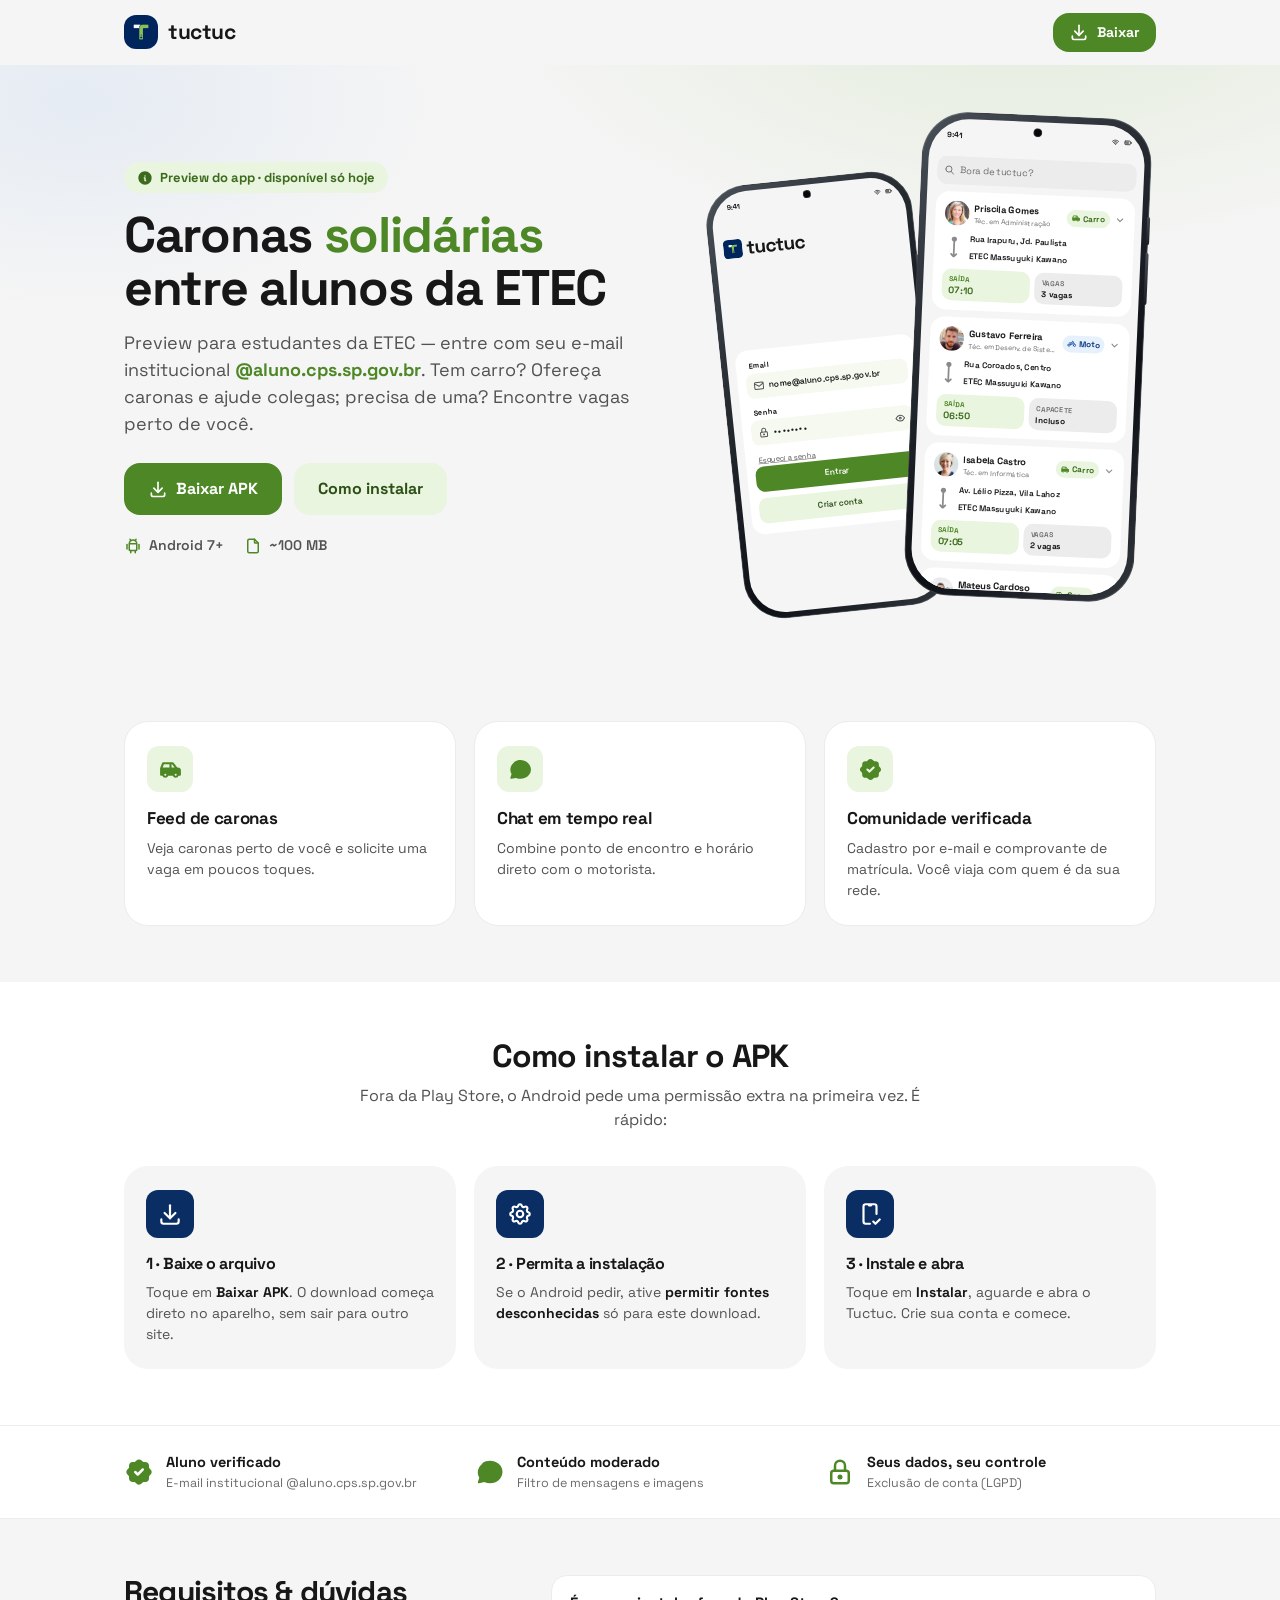
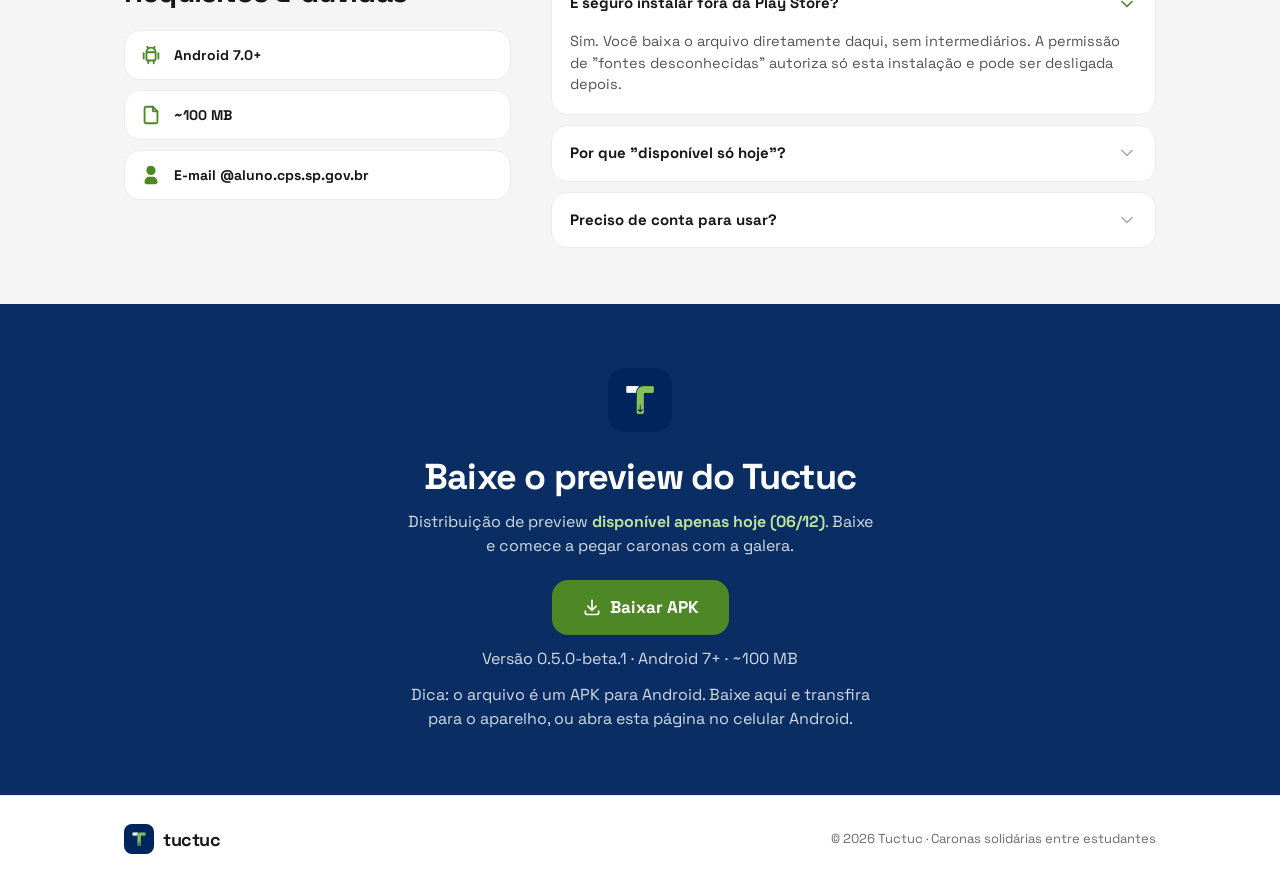
==== commit 8ae383a6: "Distribui APK via GitHub Releases e reescreve README como mini landing - Aponta o botao de download " ====
--- a/index.html
+++ b/index.html
@@ -383,7 +383,7 @@
         <img src="assets/icon.png" alt="" class="download-icon" width="64" height="64" />
         <h2>Baixe o preview do Tuctuc</h2>
         <p>Distribuição de preview <b>disponível apenas hoje<span data-today></span></b>. Baixe e comece a pegar caronas com a galera.</p>
-        <a href="./tuctuc.apk" download="Tuctuc.apk" class="btn btn-primary btn-lg btn-download" id="downloadBtn">
+        <a href="https://github.com/derick-rufino/tuctuc-landing/releases/download/v0.5.0-beta.1/tuctuc.apk" class="btn btn-primary btn-lg btn-download" id="downloadBtn">
           <svg class="ic" viewBox="0 0 24 24" aria-hidden="true"><path d="M4 17v2a2 2 0 0 0 2 2h12a2 2 0 0 0 2 -2v-2"/><path d="M7 11l5 5l5 -5"/><path d="M12 4v12"/></svg>
           Baixar APK
         </a>
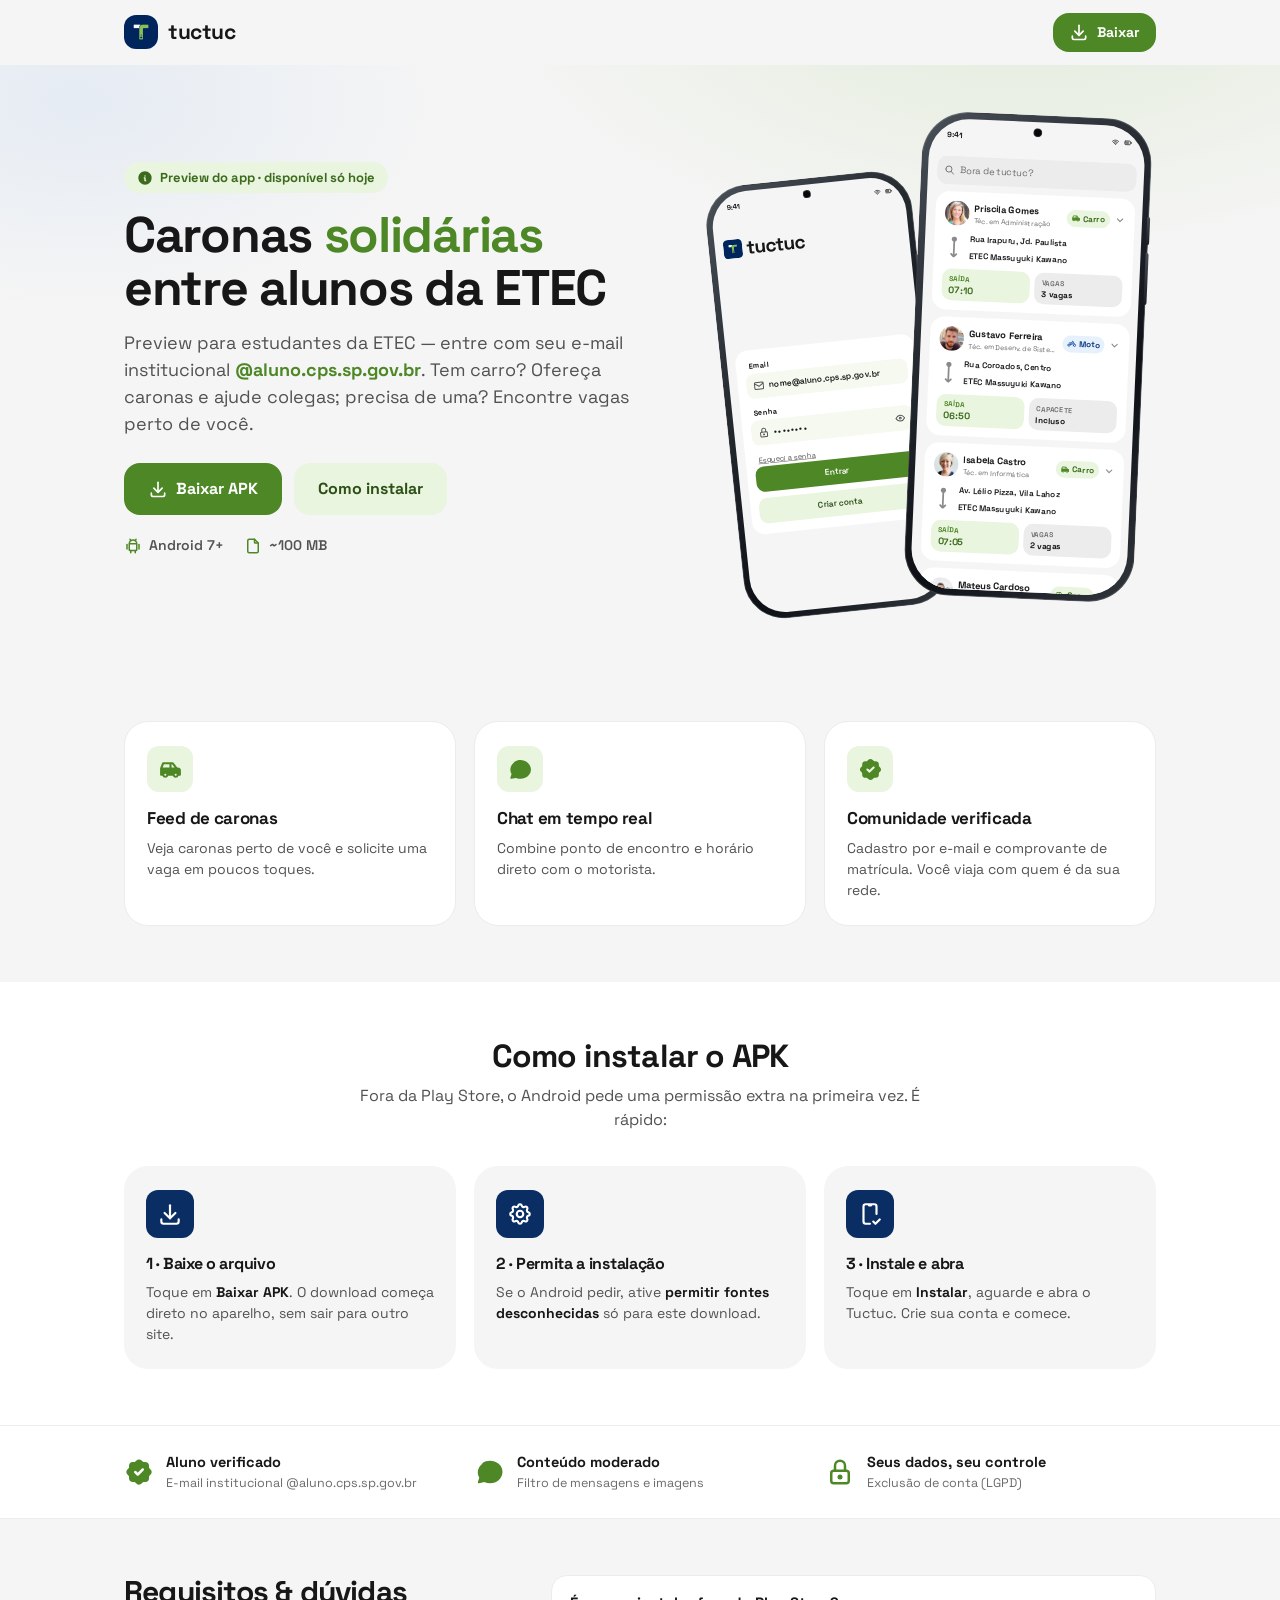
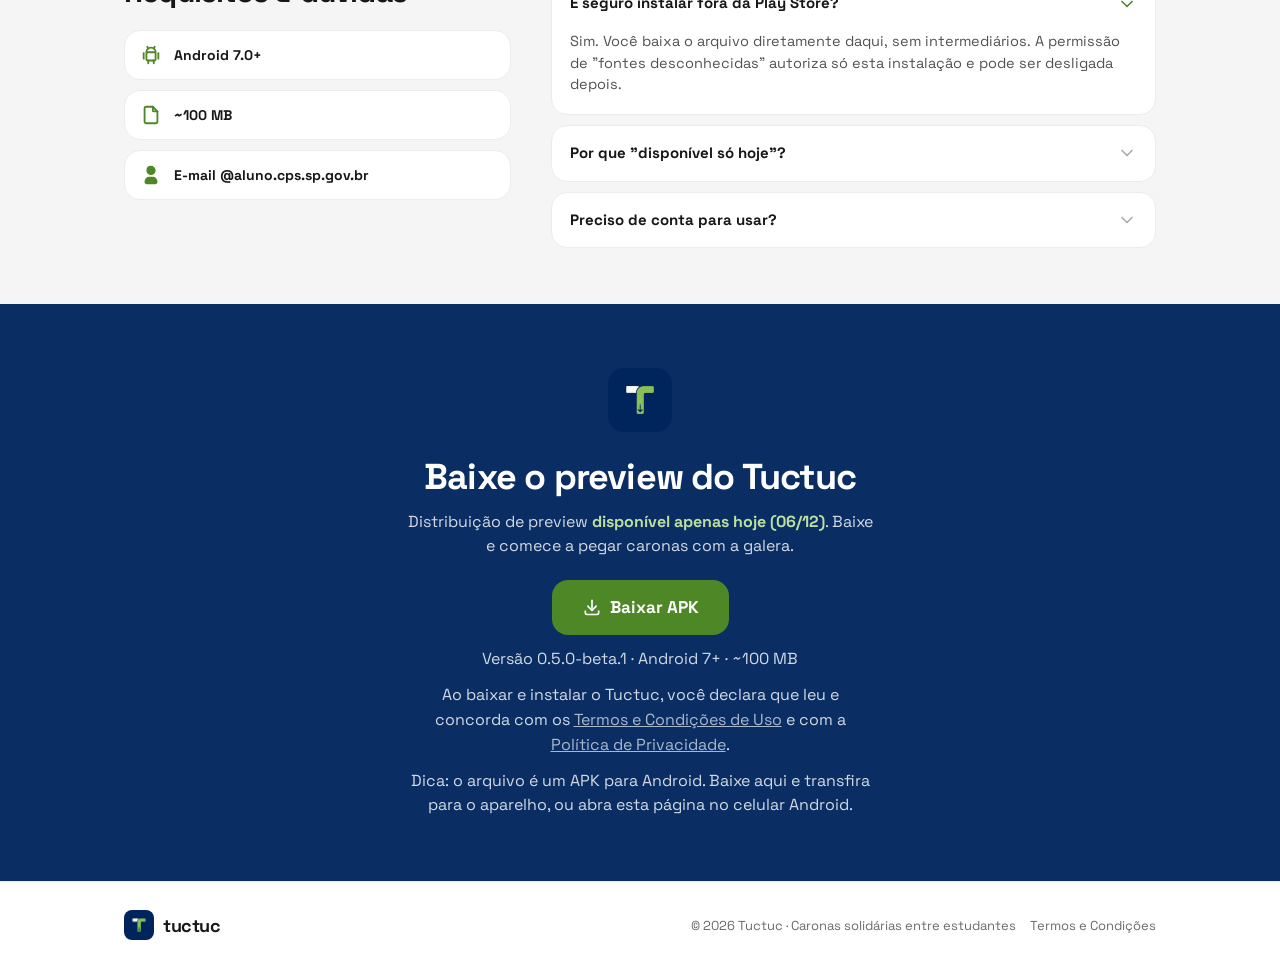
==== commit 1cd816f1: "feat: adiciona página de termos + consentimento no download - terms.html: Termos de Uso e Política d" ====
--- a/index.html
+++ b/index.html
@@ -68,7 +68,7 @@
             </li>
             <li>
               <svg class="ic" viewBox="0 0 24 24" aria-hidden="true"><path d="M14 3v4a1 1 0 0 0 1 1h4"/><path d="M17 21h-10a2 2 0 0 1 -2 -2v-14a2 2 0 0 1 2 -2h7l5 5v11a2 2 0 0 1 -2 2z"/></svg>
-              <span data-apk-size>~40 MB</span>
+              <span data-apk-size>~100 MB</span>
             </li>
           </ul>
         </div>
@@ -351,7 +351,7 @@
             </li>
             <li>
               <svg class="ic" viewBox="0 0 24 24"><path d="M14 3v4a1 1 0 0 0 1 1h4"/><path d="M17 21h-10a2 2 0 0 1 -2 -2v-14a2 2 0 0 1 2 -2h7l5 5v11a2 2 0 0 1 -2 2z"/></svg>
-              <div><b><span data-apk-size>~40 MB</span></b></div>
+              <div><b><span data-apk-size>~100 MB</span></b></div>
             </li>
             <li>
               <svg class="ic ic-fill" viewBox="0 0 24 24"><path d="M12 2a5 5 0 1 1 -5 5l.005 -.217a5 5 0 0 1 4.995 -4.783z"/><path d="M14 14a5 5 0 0 1 5 5v1a2 2 0 0 1 -2 2h-10a2 2 0 0 1 -2 -2v-1a5 5 0 0 1 5 -5h4z"/></svg>
@@ -387,7 +387,8 @@
           <svg class="ic" viewBox="0 0 24 24" aria-hidden="true"><path d="M4 17v2a2 2 0 0 0 2 2h12a2 2 0 0 0 2 -2v-2"/><path d="M7 11l5 5l5 -5"/><path d="M12 4v12"/></svg>
           Baixar APK
         </a>
-        <p class="download-meta"><span data-apk-version>Versão 0.5.0-beta.1</span> · Android 7+ · <span data-apk-size>~40 MB</span></p>
+        <p class="download-meta"><span data-apk-version>Versão 0.5.0-beta.1</span> · Android 7+ · <span data-apk-size>~100 MB</span></p>
+        <p class="download-terms">Ao baixar e instalar o Tuctuc, você declara que leu e concorda com os <a href="terms.html">Termos e Condições de Uso</a> e com a <a href="terms.html#privacidade">Política de Privacidade</a>.</p>
         <p class="download-note" id="downloadHint" hidden></p>
       </div>
     </section>
@@ -400,7 +401,10 @@
         <img src="assets/icon.png" alt="" width="30" height="30" />
         <span class="brand-name">tuctuc</span>
       </div>
-      <p class="footer-copy">© <span id="year"></span> Tuctuc · Caronas solidárias entre estudantes</p>
+      <div class="footer-legal">
+        <p class="footer-copy">© <span id="year"></span> Tuctuc · Caronas solidárias entre estudantes</p>
+        <a class="footer-link" href="terms.html">Termos e Condições</a>
+      </div>
     </div>
   </footer>
 
--- a/styles.css
+++ b/styles.css
@@ -300,6 +300,9 @@
 .download-inner > p b { color: #BDE09F; }
 .btn-download { margin-top: 22px; padding: 15px 30px; font-size: 17px; }
 .download-meta { margin-top: 14px; font-size: 13px; color: rgba(255,255,255,.6); }
+/* Letra miúda de consentimento — discreta de propósito, sob o botão de download */
+.download-terms { margin: 10px auto 0; max-width: 440px; font-size: 11px; line-height: 1.55; color: rgba(255,255,255,.45); }
+.download-terms a { color: rgba(255,255,255,.66); text-decoration: underline; }
 .download-note { margin-top: 12px; font-size: 14px; color: #FFD9A8; }
 
 /* Footer */
@@ -308,7 +311,10 @@
 .footer-brand { display: flex; align-items: center; gap: 9px; }
 .footer-brand img { border-radius: var(--r-md); }
 .footer-brand .brand-name { font-size: 18px; }
+.footer-legal { display: flex; align-items: center; gap: 14px; flex-wrap: wrap; }
 .footer-copy { font-size: 13px; color: var(--text-tertiary); }
+.footer-link { font-size: 13px; color: var(--text-tertiary); text-decoration: none; }
+.footer-link:hover { color: var(--text-secondary); text-decoration: underline; }
 
 /* ─────────────────────── Responsivo ─────────────────────── */
 @media (max-width: 900px) {
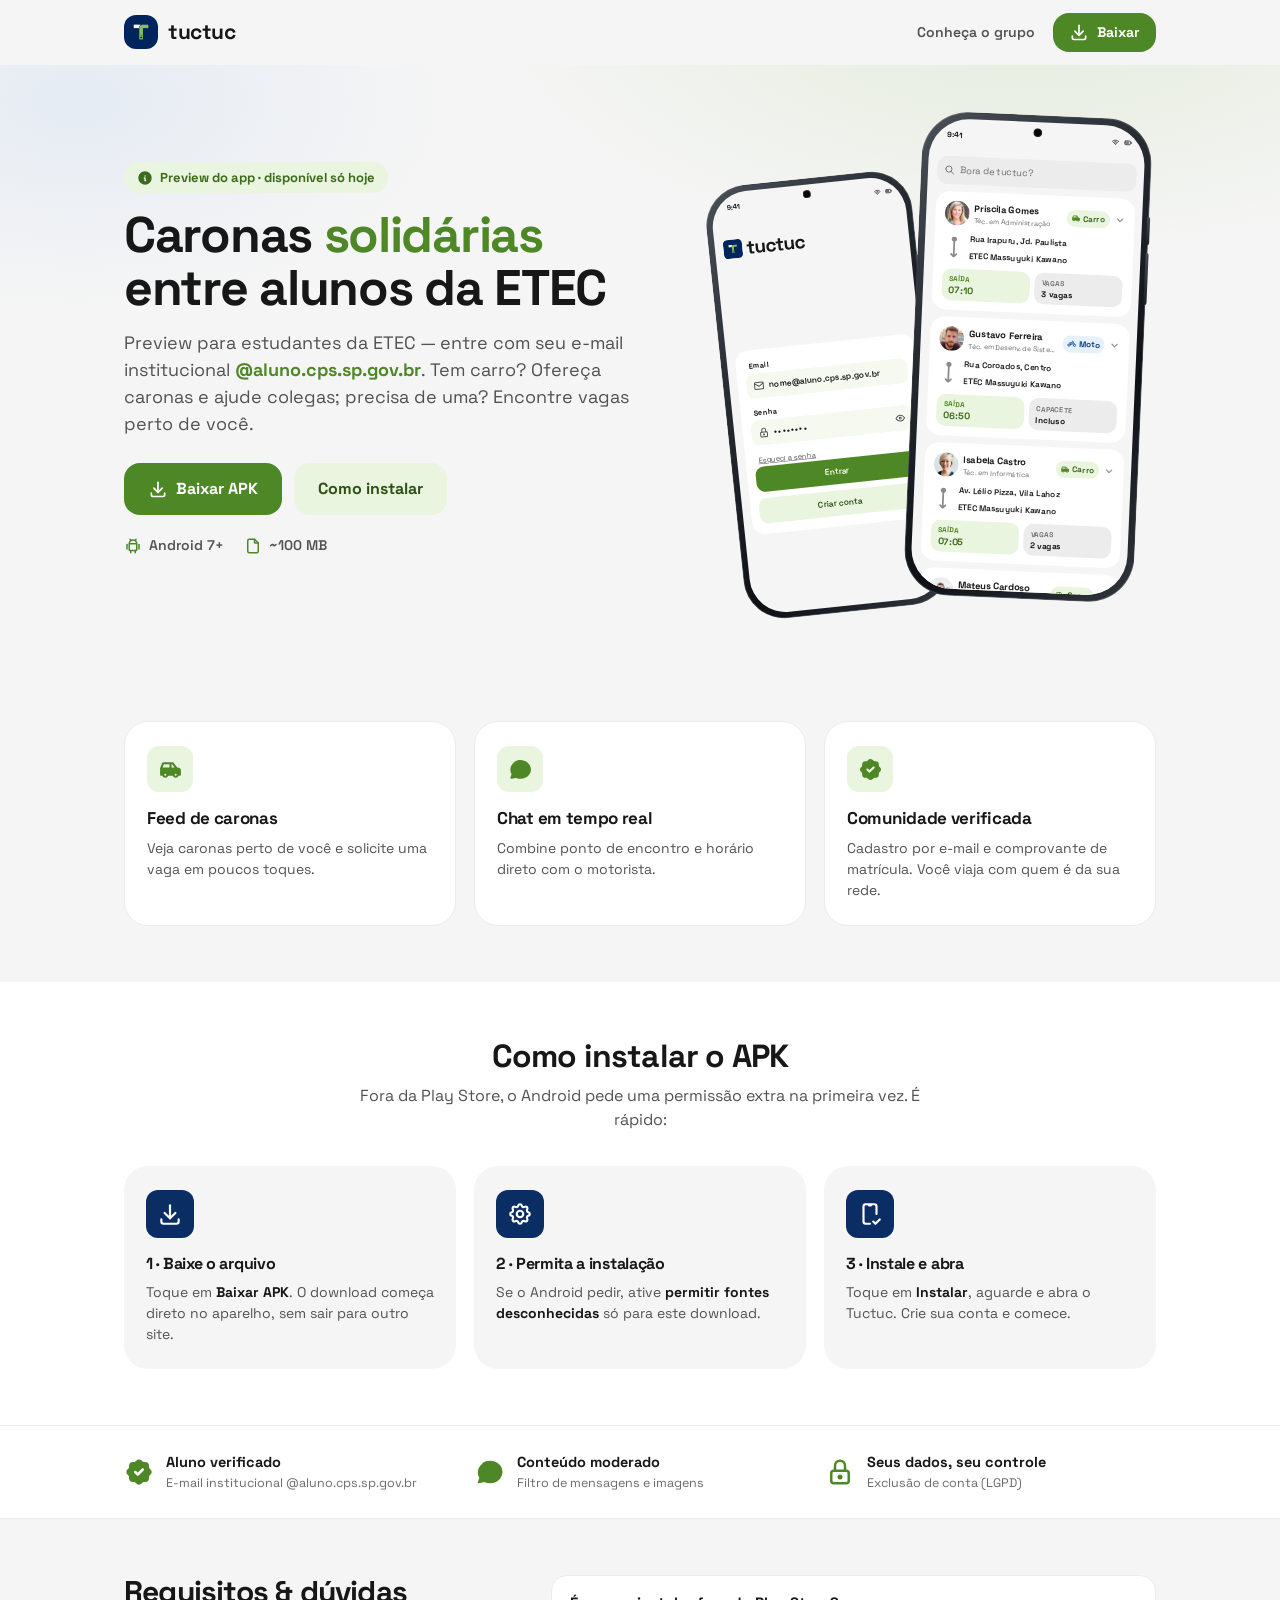
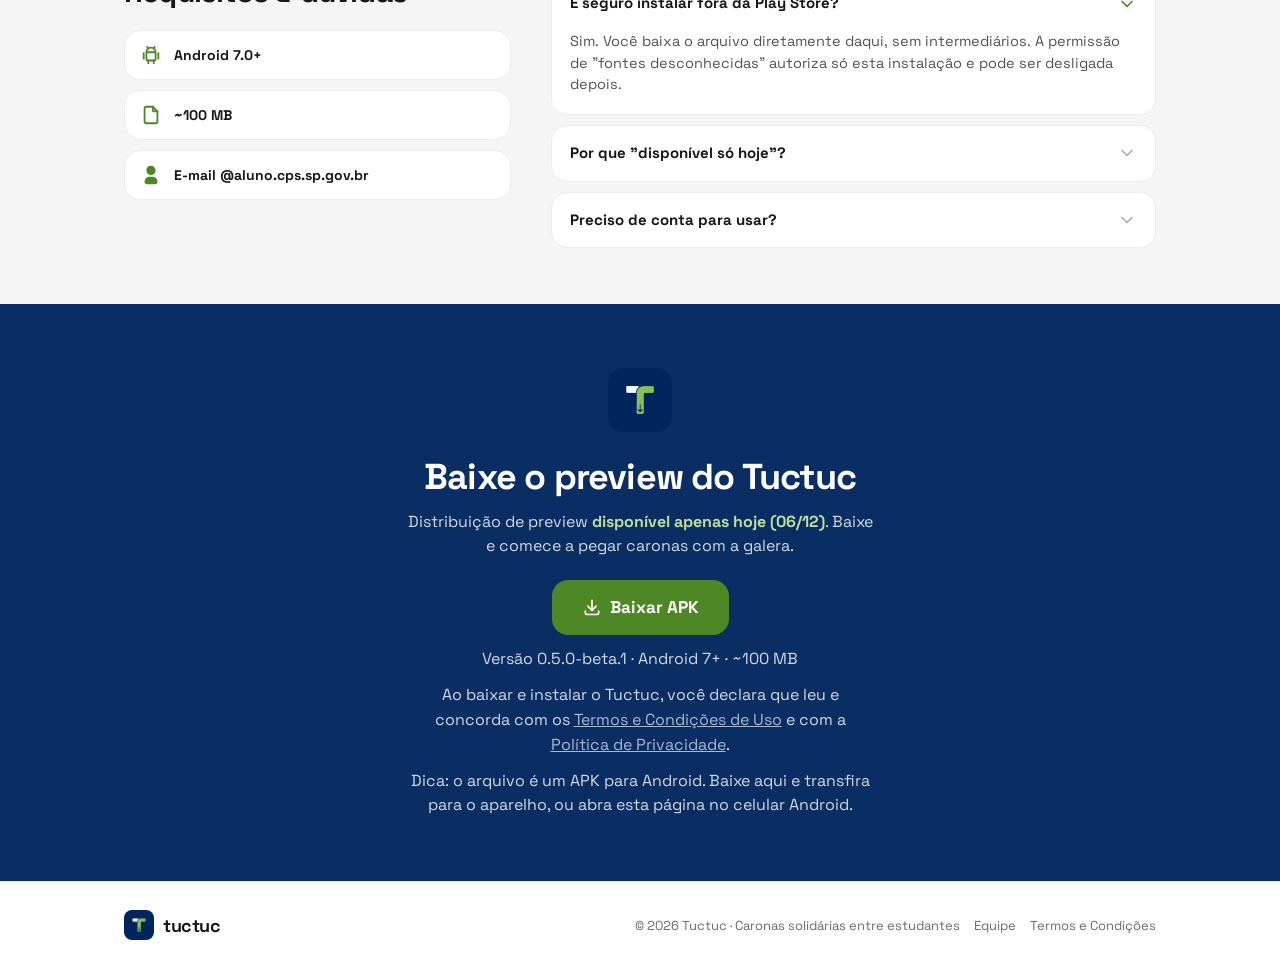
==== commit d1bb8d2c: "feat: adiciona página de equipe (team.html) em estilo brutalista - team.html: "As mentes por trás do" ====
--- a/index.html
+++ b/index.html
@@ -29,10 +29,13 @@
         <img src="assets/icon.png" alt="" class="brand-mark" width="34" height="34" />
         <span class="brand-name">tuctuc</span>
       </a>
-      <a href="#download" class="btn btn-primary btn-sm" data-scroll>
-        <svg class="ic" viewBox="0 0 24 24" aria-hidden="true"><path d="M4 17v2a2 2 0 0 0 2 2h12a2 2 0 0 0 2 -2v-2"/><path d="M7 11l5 5l5 -5"/><path d="M12 4v12"/></svg>
-        Baixar
-      </a>
+      <nav class="header-nav">
+        <a href="team.html" class="header-link">Conheça o grupo</a>
+        <a href="#download" class="btn btn-primary btn-sm" data-scroll>
+          <svg class="ic" viewBox="0 0 24 24" aria-hidden="true"><path d="M4 17v2a2 2 0 0 0 2 2h12a2 2 0 0 0 2 -2v-2"/><path d="M7 11l5 5l5 -5"/><path d="M12 4v12"/></svg>
+          Baixar
+        </a>
+      </nav>
     </div>
   </header>
 
@@ -403,6 +406,7 @@
       </div>
       <div class="footer-legal">
         <p class="footer-copy">© <span id="year"></span> Tuctuc · Caronas solidárias entre estudantes</p>
+        <a class="footer-link" href="team.html">Equipe</a>
         <a class="footer-link" href="terms.html">Termos e Condições</a>
       </div>
     </div>
--- a/styles.css
+++ b/styles.css
@@ -95,6 +95,10 @@
 }
 .site-header.scrolled { border-bottom-color: var(--neutral-100); background: rgba(255,255,255,.92); }
 .header-inner { display: flex; align-items: center; justify-content: space-between; height: 64px; }
+.header-nav { display: flex; align-items: center; gap: 18px; }
+.header-link { font-size: 14px; font-weight: 600; color: var(--text-secondary); text-decoration: none; white-space: nowrap; }
+.header-link:hover { color: var(--green-700); }
+@media (max-width: 520px) { .header-link { display: none; } }
 .brand { display: inline-flex; align-items: center; gap: 10px; text-decoration: none; color: var(--text-primary); }
 .brand-mark { border-radius: var(--r-lg); }
 .brand-name { font-weight: 700; font-size: 21px; letter-spacing: -.5px; }
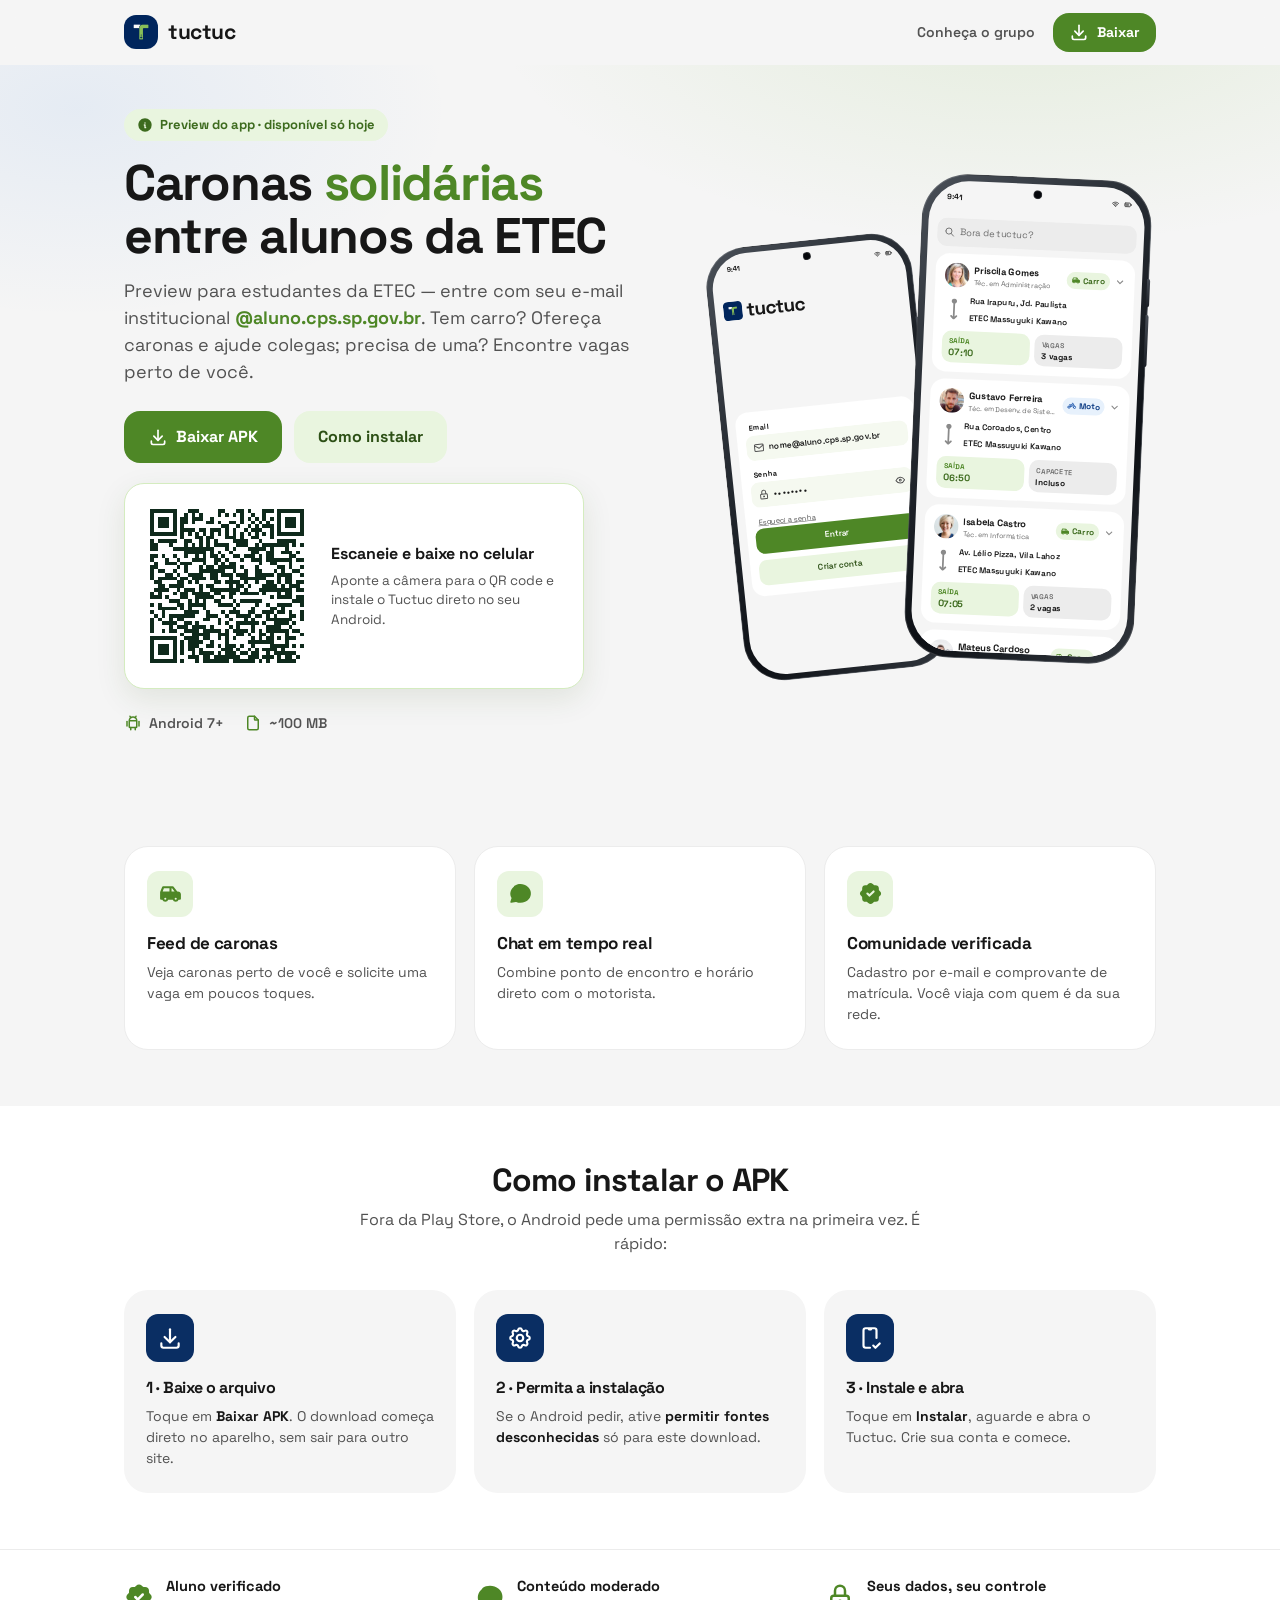
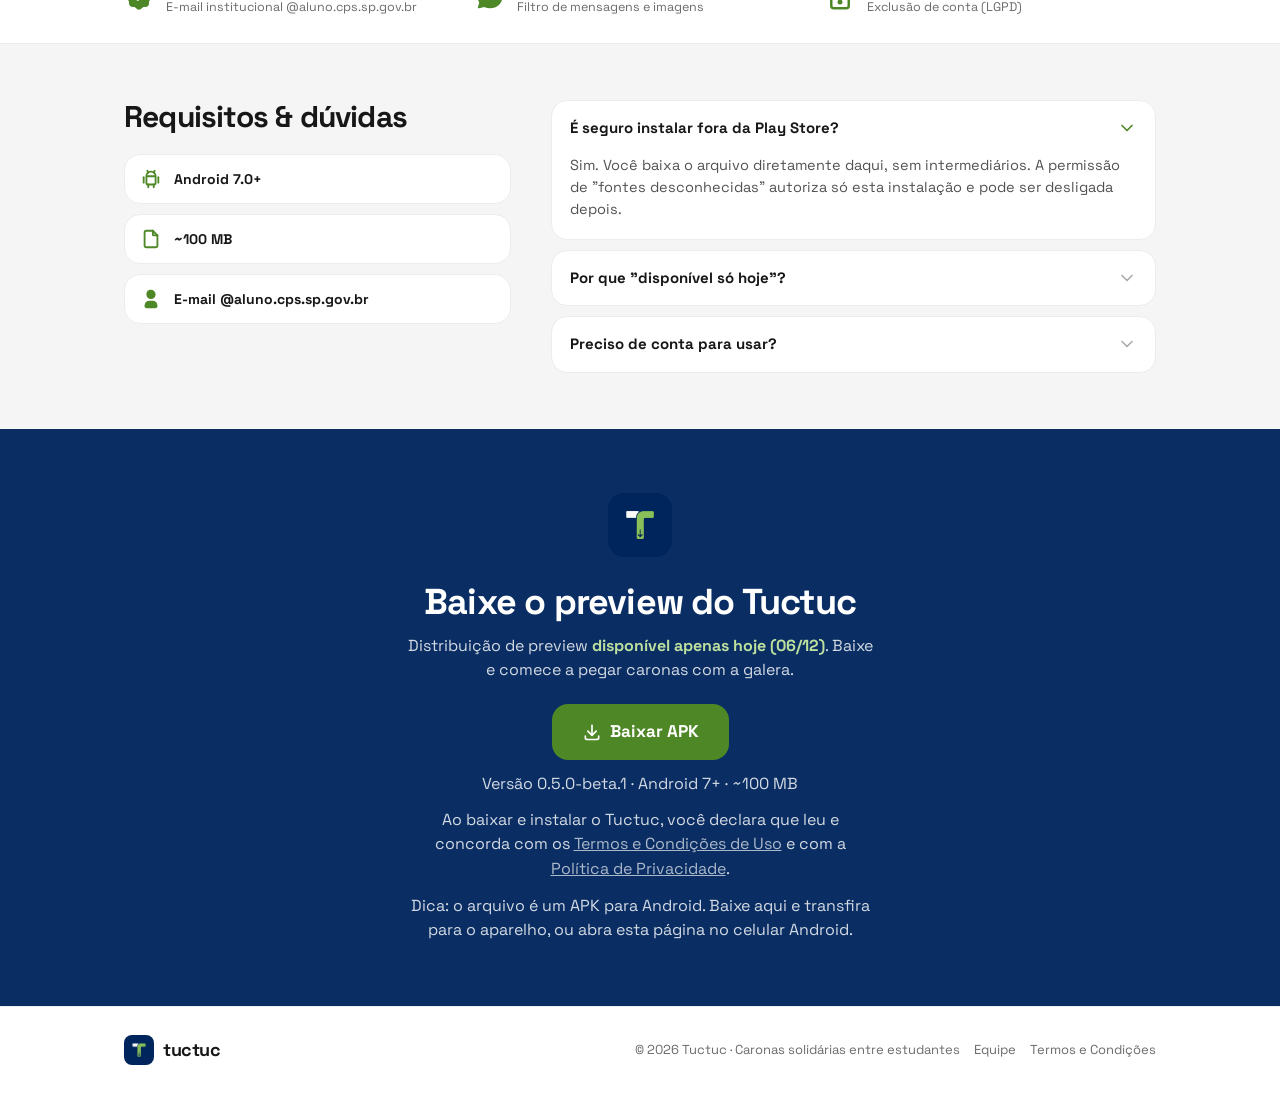
==== commit 26b9a872: "feat(landing): adiciona QR code de download grande no hero Adiciona um card com QR code na coluna pr" ====
--- a/index.html
+++ b/index.html
@@ -63,6 +63,24 @@
             </a>
             <a href="#instalar" class="btn btn-ghost btn-lg" data-scroll>Como instalar</a>
           </div>
+
+          <a
+            href="https://github.com/derick-rufino/tuctuc-landing/releases/download/v0.5.0-beta.1/tuctuc.apk"
+            class="hero-qr"
+            aria-label="Baixar o APK do Tuctuc — escaneie o QR code com a câmera do celular"
+          >
+            <img
+              src="assets/qr-download.svg"
+              alt="QR code para baixar o app Tuctuc no Android"
+              class="hero-qr-img"
+              width="180"
+              height="180"
+            />
+            <span class="hero-qr-text">
+              <b>Escaneie e baixe no celular</b>
+              <span>Aponte a câmera para o QR code e instale o Tuctuc direto no seu Android.</span>
+            </span>
+          </a>
 
           <ul class="hero-meta" aria-label="Detalhes do download">
             <li>
--- a/styles.css
+++ b/styles.css
@@ -130,6 +130,22 @@
 .hero-meta li { display: inline-flex; align-items: center; gap: 7px; font-size: 14px; font-weight: 600; color: var(--text-secondary); }
 .hero-meta .ic { width: 18px; height: 18px; color: var(--green-700); }
 
+/* QR de download no hero */
+.hero-qr {
+  display: inline-flex; align-items: center; gap: 20px;
+  margin: 0 0 24px; padding: 18px;
+  background: var(--surface-card);
+  border: 1px solid var(--green-200); border-radius: 20px;
+  box-shadow: 0 10px 30px rgba(45, 80, 22, .10);
+  text-decoration: none; max-width: 460px;
+  transition: border-color .18s ease, box-shadow .18s ease, transform .18s ease;
+}
+.hero-qr:hover { border-color: var(--green-500); box-shadow: 0 14px 36px rgba(45, 80, 22, .16); transform: translateY(-2px); }
+.hero-qr-img { width: 168px; height: 168px; flex: none; display: block; border-radius: 12px; background: #fff; }
+.hero-qr-text { display: flex; flex-direction: column; gap: 5px; }
+.hero-qr-text b { font-size: 16px; font-weight: 700; color: var(--text-primary); }
+.hero-qr-text span { font-size: 13.5px; line-height: 1.45; color: var(--text-secondary); }
+
 /* ─────────────────────── Phones (mockups) ─────────────────────────────
    Frame: flagship Android (Pixel 9 Pro / Galaxy S25). Bezel fino e UNIFORME,
    cantos CONCÊNTRICOS (raio externo = interno + bezel), furo de câmera central.
@@ -326,6 +342,9 @@
   .hero-copy { text-align: center; }
   .hero-sub { margin-left: auto; margin-right: auto; }
   .hero-actions, .hero-meta { justify-content: center; }
+  .hero-qr { margin-left: auto; margin-right: auto; }
+  .hero-qr-text { text-align: left; }
+  .hero-qr-img { width: 148px; height: 148px; }
   .hero-visual { margin-top: 14px; }
   .features { grid-template-columns: 1fr; }
   .steps { grid-template-columns: 1fr; }
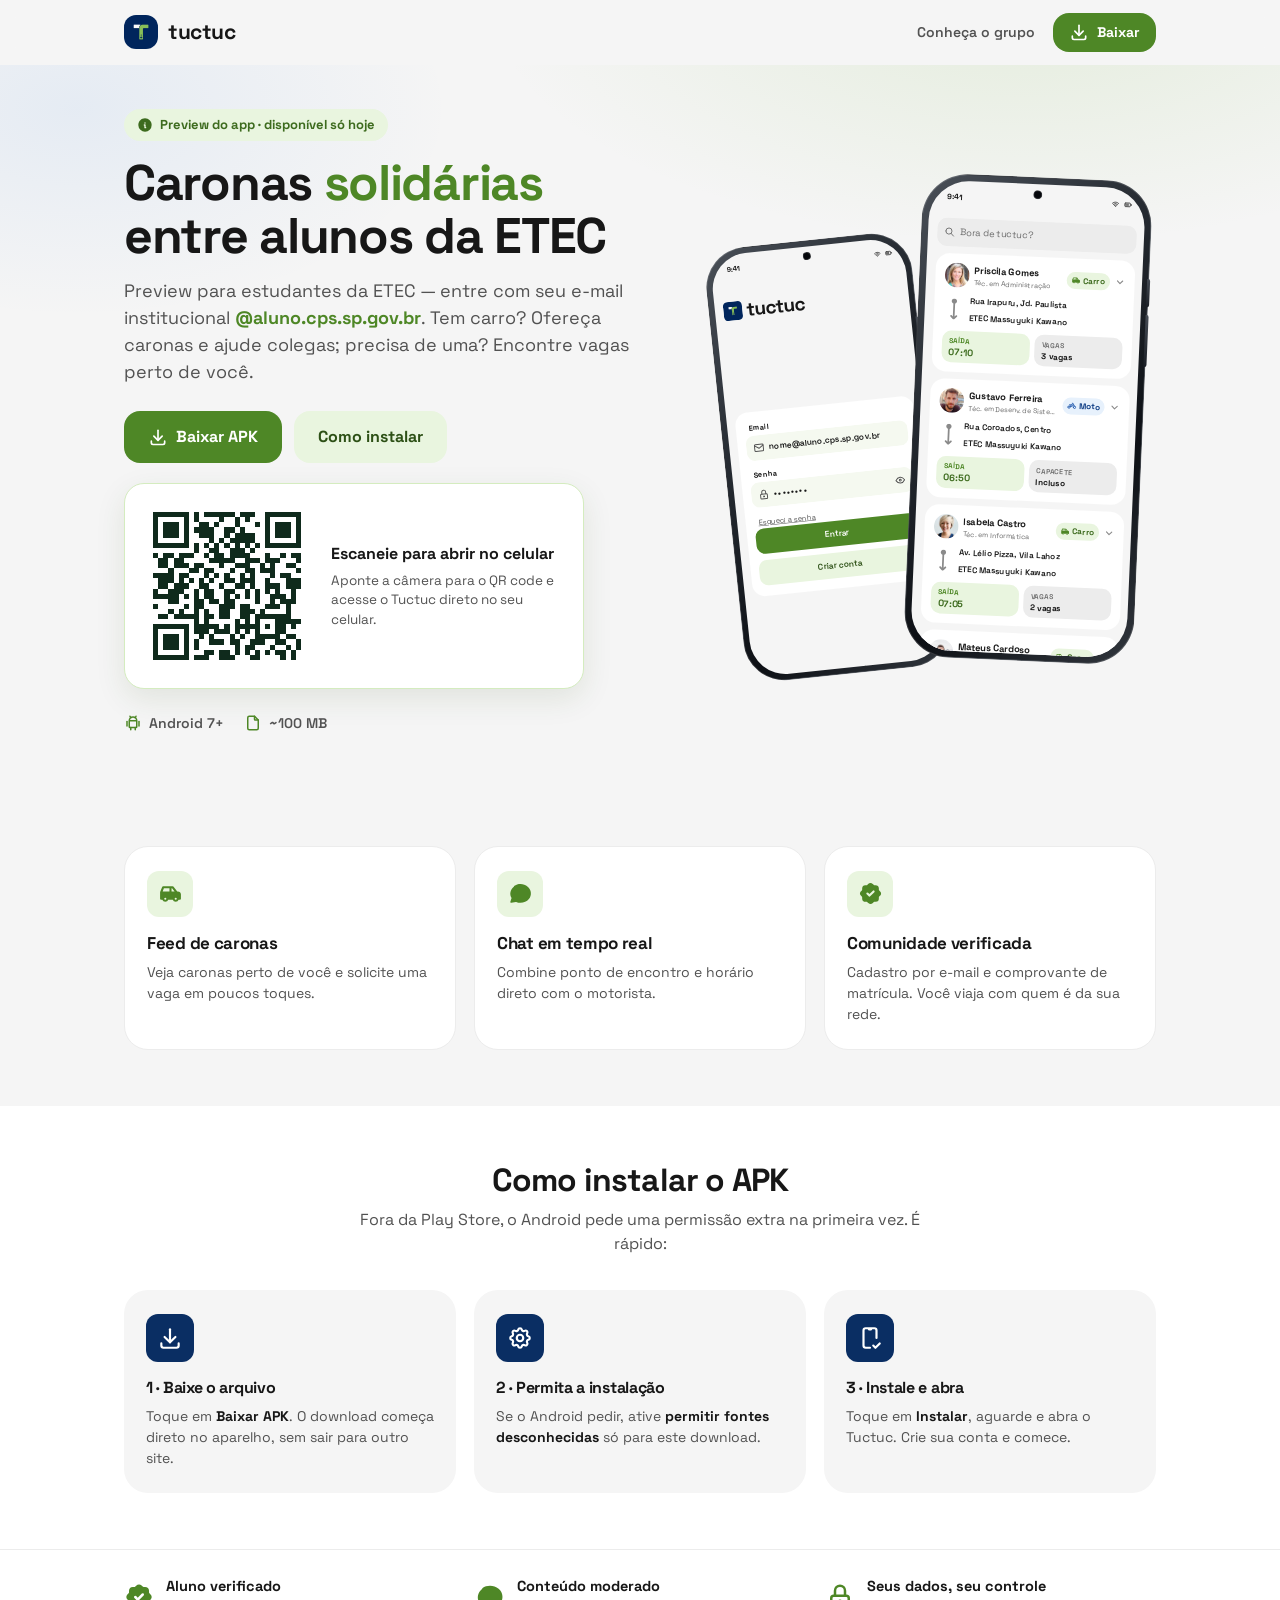
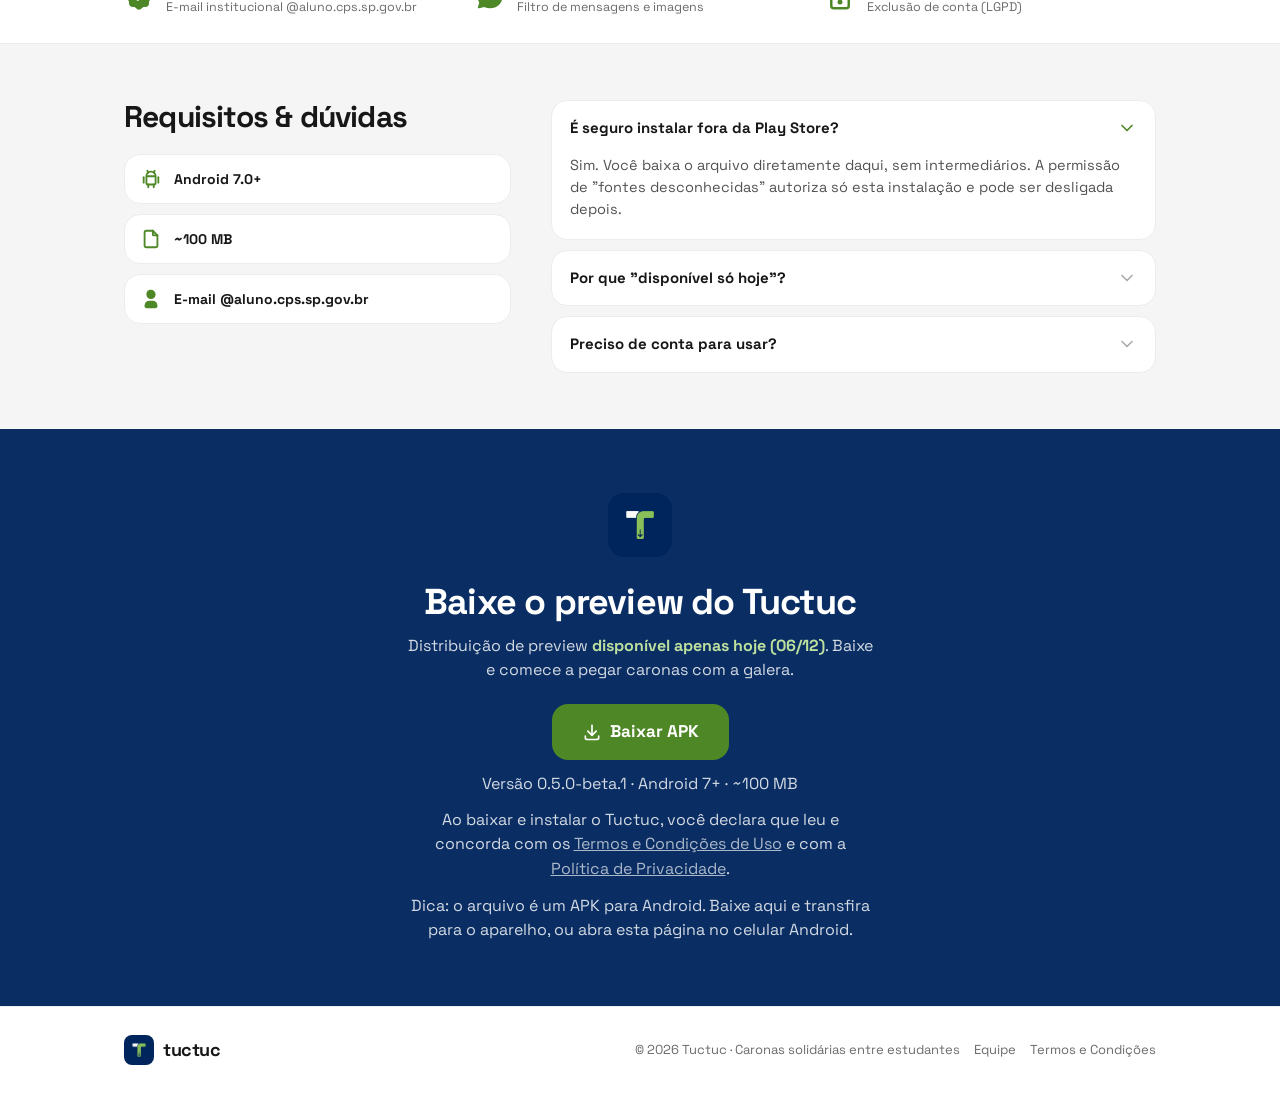
==== commit 69ce0edc: "feat(landing): aponta QR do hero para o site em vez do APK Troca o destino do QR do hero para https:" ====
--- a/index.html
+++ b/index.html
@@ -65,20 +65,20 @@
           </div>
 
           <a
-            href="https://github.com/derick-rufino/tuctuc-landing/releases/download/v0.5.0-beta.1/tuctuc.apk"
+            href="https://tuctuc-landing.vercel.app/"
             class="hero-qr"
-            aria-label="Baixar o APK do Tuctuc — escaneie o QR code com a câmera do celular"
+            aria-label="Abrir o site do Tuctuc — escaneie o QR code com a câmera do celular"
           >
             <img
-              src="assets/qr-download.svg"
-              alt="QR code para baixar o app Tuctuc no Android"
+              src="assets/qr-site.svg"
+              alt="QR code para abrir o site do Tuctuc no celular"
               class="hero-qr-img"
               width="180"
               height="180"
             />
             <span class="hero-qr-text">
-              <b>Escaneie e baixe no celular</b>
-              <span>Aponte a câmera para o QR code e instale o Tuctuc direto no seu Android.</span>
+              <b>Escaneie para abrir no celular</b>
+              <span>Aponte a câmera para o QR code e acesse o Tuctuc direto no seu celular.</span>
             </span>
           </a>
 
